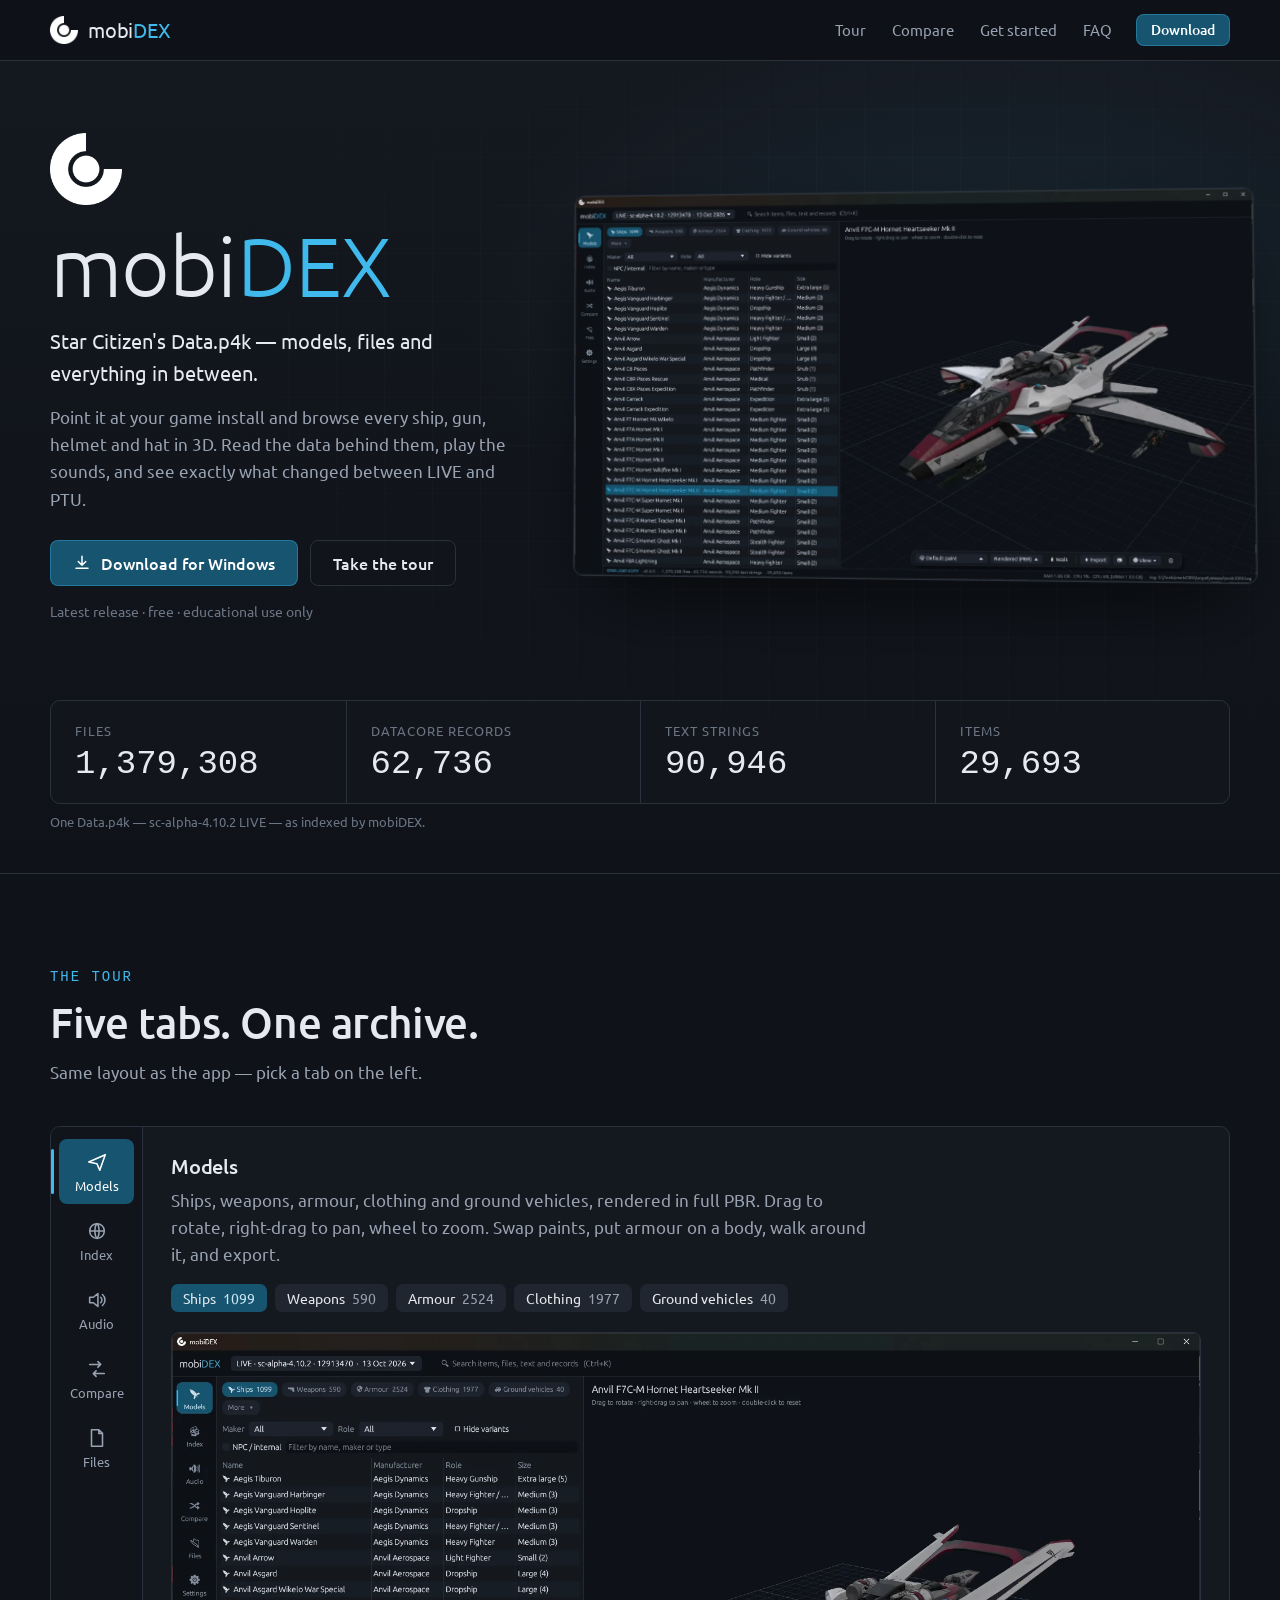
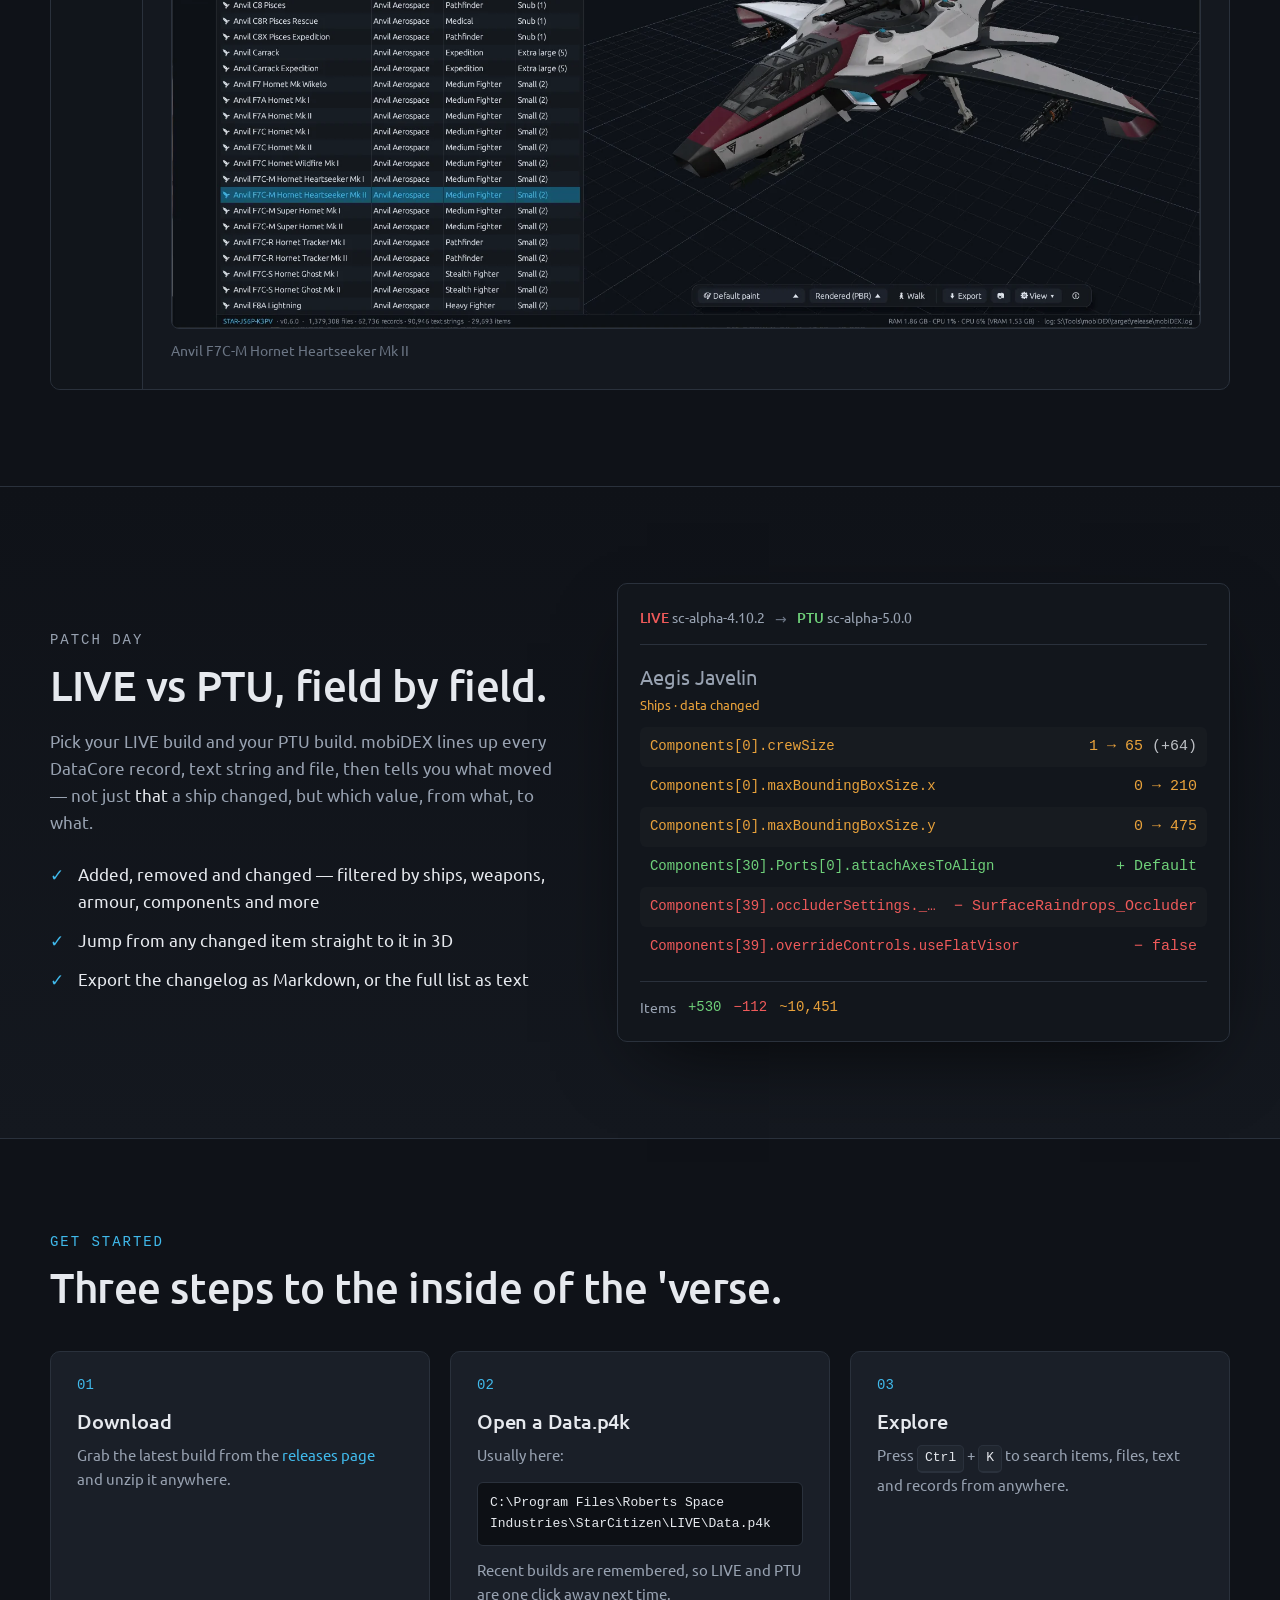
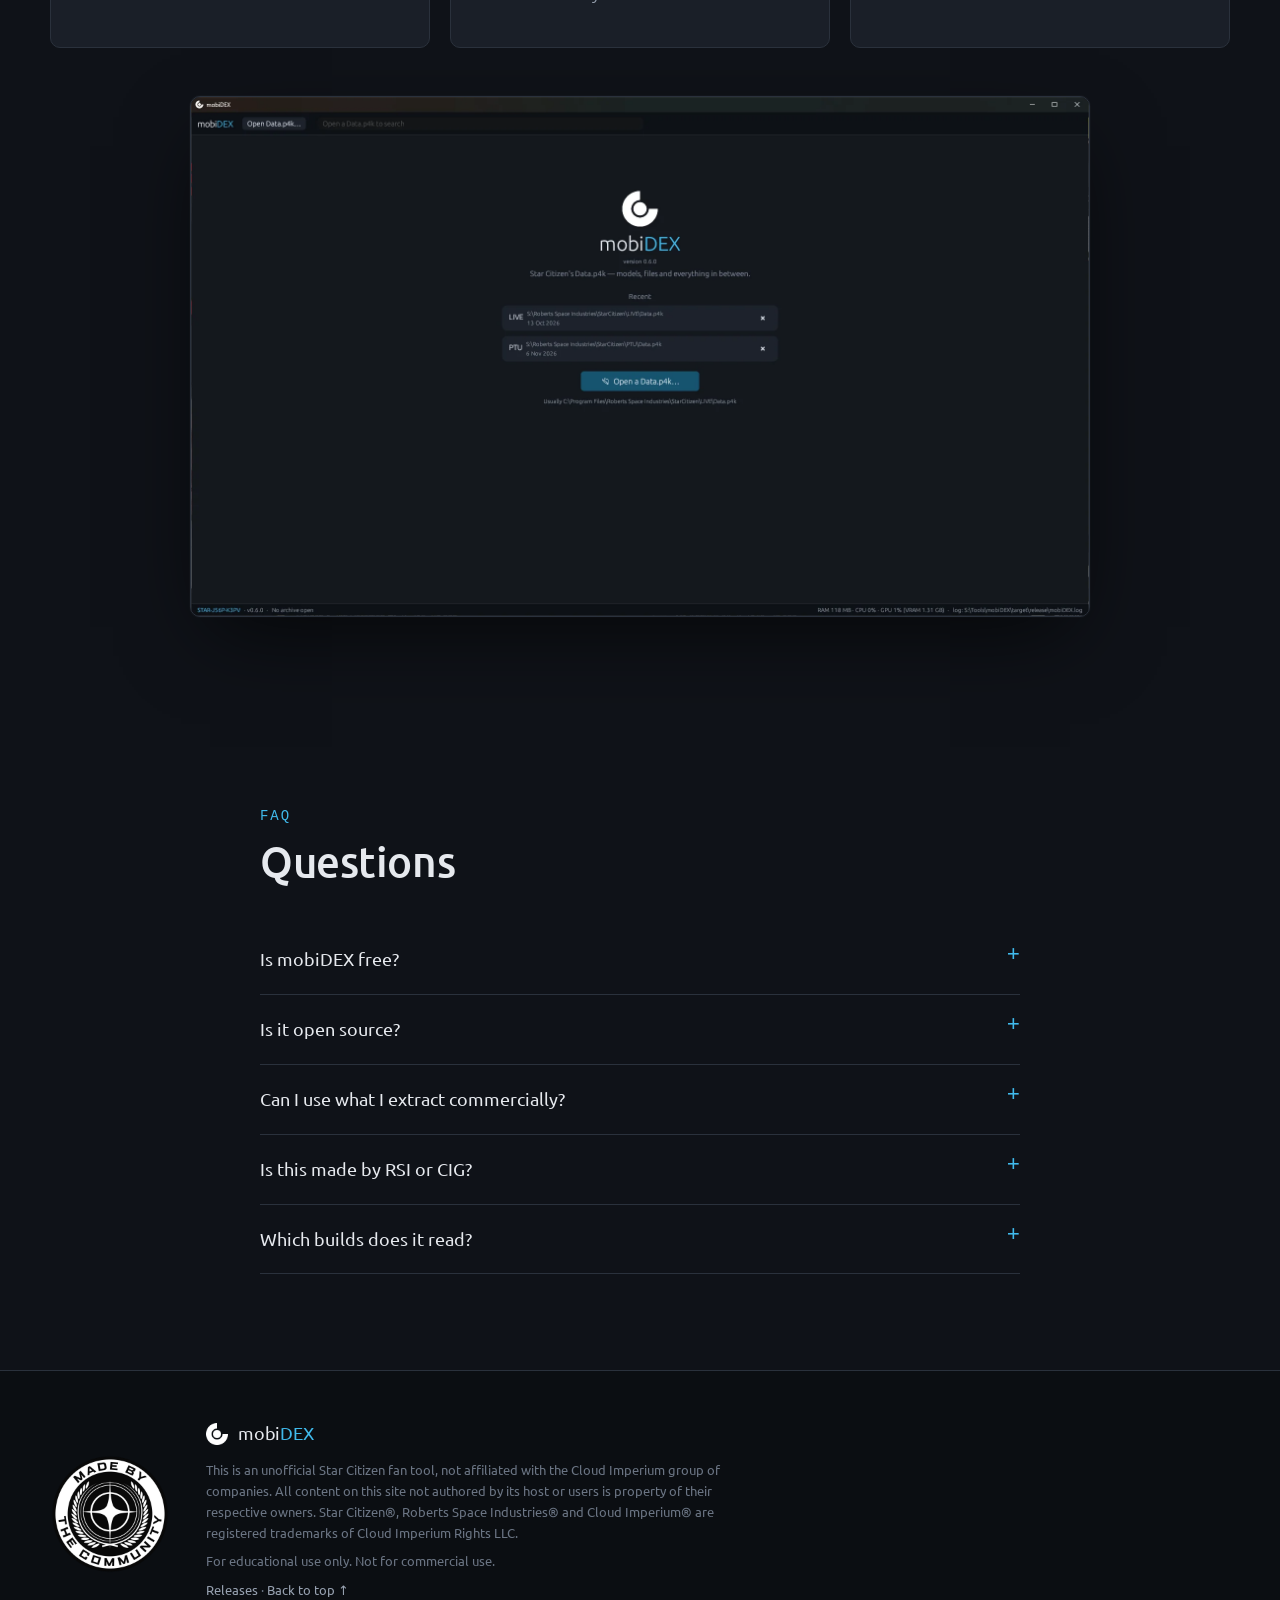
==== index.html @ 445621f2 "release" ====
<!doctype html>
<html lang="en">
<head>
  <meta charset="utf-8">
  <meta name="viewport" content="width=device-width, initial-scale=1">
  <title>mobiDEX — Star Citizen Data.p4k explorer</title>
  <meta name="description" content="mobiDEX opens Star Citizen's Data.p4k: browse ships, weapons, armour and clothing in 3D, read game data, play sounds, and compare LIVE against PTU.">
  <meta name="theme-color" content="#14181f">

  <link rel="icon" href="favicon.ico" sizes="any">
  <link rel="icon" type="image/png" sizes="32x32" href="assets/img/favicon-32.png">
  <link rel="apple-touch-icon" href="assets/img/apple-touch-icon.png">
  <link rel="manifest" href="site.webmanifest">

  <meta property="og:type" content="website">
  <meta property="og:title" content="mobiDEX — Star Citizen Data.p4k explorer">
  <meta property="og:description" content="Models, files and everything in between.">
  <meta property="og:image" content="assets/img/og-image.jpg">
  <meta name="twitter:card" content="summary_large_image">

  <link rel="preconnect" href="https://fonts.googleapis.com">
  <link rel="preconnect" href="https://fonts.gstatic.com" crossorigin>
  <link href="https://fonts.googleapis.com/css2?family=Ubuntu:wght@300;400;500;700&family=Ubuntu+Mono&display=swap" rel="stylesheet">
  <link rel="stylesheet" href="assets/css/style.css">
</head>
<body>

<header class="nav" id="top">
  <div class="wrap nav-inner">
    <a class="brand" href="#top" aria-label="mobiDEX home">
      <img src="assets/img/logo.png" alt="" width="28" height="28">
      <span class="wordmark">mobi<b>DEX</b></span>
    </a>
    <nav class="nav-links" aria-label="Sections">
      <a href="#tour">Tour</a>
      <a href="#compare">Compare</a>
      <a href="#start">Get started</a>
      <a href="#faq">FAQ</a>
    </nav>
    <a class="btn btn-sm" data-download href="https://github.com/CitizenRen/mobiDEX/releases/latest">Download</a>
  </div>
</header>

<main>
  <!-- HERO -->
  <section class="hero">
    <div class="wrap hero-grid">
      <div class="hero-copy">
        <img class="hero-logo" src="assets/img/logo.png" alt="" width="72" height="72">
        <h1 class="wordmark big">mobi<b>DEX</b></h1>
        <p class="tagline">Star Citizen's Data.p4k — models, files and everything in between.</p>
        <p class="lede">Point it at your game install and browse every ship, gun, helmet and hat in 3D. Read the data behind them, play the sounds, and see exactly what changed between LIVE and PTU.</p>
        <div class="cta-row">
          <a class="btn" data-download href="https://github.com/CitizenRen/mobiDEX/releases/latest">
            <svg viewBox="0 0 24 24" aria-hidden="true"><path d="M12 3v12m0 0-5-5m5 5 5-5M4 19h16" /></svg>
            Download for Windows
          </a>
          <a class="btn btn-ghost" href="#tour">Take the tour</a>
        </div>
        <p class="meta"><span data-version>Latest release</span><span data-release-date></span> · free · educational use only</p>
      </div>

      <figure class="window hero-shot">
        <img src="assets/img/shots/models-ships.webp" alt="mobiDEX Models tab showing the Anvil F7C-M Hornet Heartseeker Mk II rendered in 3D next to the ship list" width="1822" height="1054" fetchpriority="high">
      </figure>
    </div>

    <div class="wrap">
      <dl class="stats" aria-label="What one build of Star Citizen 4.10.2 LIVE contains, as read by mobiDEX">
        <div><dt>files</dt><dd>1,379,308</dd></div>
        <div><dt>DataCore records</dt><dd>62,736</dd></div>
        <div><dt>text strings</dt><dd>90,946</dd></div>
        <div><dt>items</dt><dd>29,693</dd></div>
      </dl>
      <p class="stats-note">One Data.p4k — sc-alpha-4.10.2 LIVE — as indexed by mobiDEX.</p>
    </div>
  </section>

  <!-- TOUR -->
  <section class="tour" id="tour">
    <div class="wrap">
      <header class="sec-head">
        <p class="kicker">The tour</p>
        <h2>Five tabs. One archive.</h2>
        <p>Same layout as the app — pick a tab on the left.</p>
      </header>

      <div class="app" data-tour>
        <div class="app-side" role="tablist" aria-label="mobiDEX tabs" aria-orientation="vertical">
          <button role="tab" aria-selected="true" data-tab="models" id="tab-models">
            <svg viewBox="0 0 24 24" aria-hidden="true"><path d="M3 12 21 4l-6 17-3-7-9-2Z"/></svg>Models</button>
          <button role="tab" aria-selected="false" data-tab="index" id="tab-index">
            <svg viewBox="0 0 24 24" aria-hidden="true"><circle cx="12" cy="12" r="8"/><path d="M4 12h16M12 4c3 3 3 13 0 16M12 4c-3 3-3 13 0 16"/></svg>Index</button>
          <button role="tab" aria-selected="false" data-tab="audio" id="tab-audio">
            <svg viewBox="0 0 24 24" aria-hidden="true"><path d="M4 9v6h4l5 4V5L8 9H4Zm12 0a4 4 0 0 1 0 6m2-9a8 8 0 0 1 0 12"/></svg>Audio</button>
          <button role="tab" aria-selected="false" data-tab="compare" id="tab-compare">
            <svg viewBox="0 0 24 24" aria-hidden="true"><path d="M4 7h12l-3-3m3 3-3 3M20 17H8l3-3m-3 3 3 3"/></svg>Compare</button>
          <button role="tab" aria-selected="false" data-tab="files" id="tab-files">
            <svg viewBox="0 0 24 24" aria-hidden="true"><path d="M6 3h8l4 4v14H6V3Zm8 0v4h4"/></svg>Files</button>
        </div>

        <div class="app-main">
          <!-- MODELS -->
          <div class="panel" role="tabpanel" data-panel="models" aria-labelledby="tab-models">
            <div class="panel-copy">
              <h3>Models</h3>
              <p>Ships, weapons, armour, clothing and ground vehicles, rendered in full PBR. Drag to rotate, right-drag to pan, wheel to zoom. Swap paints, put armour on a body, walk around it, and export.</p>
            </div>
            <div class="chips" role="group" aria-label="Model category">
              <button class="chip is-on" data-shot="models-ships" data-cap="Anvil F7C-M Hornet Heartseeker Mk II">Ships <span>1099</span></button>
              <button class="chip" data-shot="models-weapons" data-cap="Klaus &amp; Werner Arclight Pistol">Weapons <span>590</span></button>
              <button class="chip" data-shot="models-armour" data-cap="Arden-SL Helmet Archangel, on body">Armour <span>2524</span></button>
              <button class="chip" data-shot="models-clothing" data-cap="Jacopo Tophat, on body">Clothing <span>1977</span></button>
              <button class="chip" data-shot="models-vehicles" data-cap="Greycat UTV">Ground vehicles <span>40</span></button>
            </div>
          </div>

          <!-- INDEX -->
          <div class="panel" role="tabpanel" data-panel="index" aria-labelledby="tab-index" hidden>
            <div class="panel-copy">
              <h3>Index</h3>
              <p>The game data, formatted for people. Stats, descriptions, where to buy, paints and variants for ships and weapons — plus blueprints with their craft costs, and Wikelo contracts with what they ask for and what they pay out.</p>
            </div>
            <div class="chips" role="group" aria-label="Index category">
              <button class="chip is-on" data-shot="index-ships" data-cap="Aegis Idris-M — frigate stats, cargo, paints">Ships &amp; vehicles</button>
              <button class="chip" data-shot="index-weapons" data-cap="Hedeby Gunworks Arlington Rifle">Weapons</button>
              <button class="chip" data-shot="index-blueprints" data-cap="Calico Helmet Tactical blueprint">Blueprints</button>
              <button class="chip" data-shot="index-wikelo" data-cap="Wikelo contract: Pulse Plus">Wikelo</button>
            </div>
          </div>

          <!-- AUDIO -->
          <div class="panel" role="tabpanel" data-panel="audio" aria-labelledby="tab-audio" hidden>
            <div class="panel-copy">
              <h3>Audio</h3>
              <p>Every sound event, searchable — music, ambience, weapons, voice. Play it with the waveform in front of you, then save it out as MP3.</p>
            </div>
            <div class="chips" hidden><button class="chip is-on" data-shot="audio" data-cap="Fleet Week music on the Drake hall, with waveform">Audio</button></div>
          </div>

          <!-- COMPARE -->
          <div class="panel" role="tabpanel" data-panel="compare" aria-labelledby="tab-compare" hidden>
            <div class="panel-copy">
              <h3>Compare</h3>
              <p>Open a second Data.p4k and get a full diff: items added, removed and changed, by category, down to the field. Export the changelog as Markdown.</p>
            </div>
            <div class="chips" hidden><button class="chip is-on" data-shot="compare" data-cap="LIVE 4.10.2 vs PTU 5.0.0 — Aegis Javelin field diff">Compare</button></div>
          </div>

          <!-- FILES -->
          <div class="panel" role="tabpanel" data-panel="files" aria-labelledby="tab-files" hidden>
            <div class="panel-copy">
              <h3>Files</h3>
              <p>The raw archive as a folder tree. Preview a file, or extract a whole folder — with XML and PNG conversion as you go.</p>
            </div>
            <div class="chips" hidden><button class="chip is-on" data-shot="files" data-cap="Data folder tree">Files</button></div>
          </div>

          <figure class="stage">
            <button class="stage-btn" type="button" aria-label="Open screenshot full size">
              <img data-stage src="assets/img/shots/models-ships.webp" alt="Anvil F7C-M Hornet Heartseeker Mk II" width="1822" height="1054" loading="lazy">
            </button>
            <figcaption data-stage-cap>Anvil F7C-M Hornet Heartseeker Mk II</figcaption>
          </figure>
        </div>
      </div>
    </div>
  </section>

  <!-- COMPARE FEATURE -->
  <section class="compare" id="compare">
    <div class="wrap compare-grid">
      <div>
        <p class="kicker">Patch day</p>
        <h2>LIVE vs PTU, field by field.</h2>
        <p>Pick your LIVE build and your PTU build. mobiDEX lines up every DataCore record, text string and file, then tells you what moved — not just <em>that</em> a ship changed, but which value, from what, to what.</p>
        <ul class="ticks">
          <li>Added, removed and changed — filtered by ships, weapons, armour, components and more</li>
          <li>Jump from any changed item straight to it in 3D</li>
          <li>Export the changelog as Markdown, or the full list as text</li>
        </ul>
      </div>

      <div class="diff" role="img" aria-label="Example diff for the Aegis Javelin between LIVE 4.10.2 and PTU 5.0.0">
        <div class="diff-head">
          <span><b class="live">LIVE</b> sc-alpha-4.10.2</span>
          <span class="arrow">→</span>
          <span><b class="ptu">PTU</b> sc-alpha-5.0.0</span>
        </div>
        <p class="diff-title">Aegis Javelin <small>Ships · data changed</small></p>
        <ol>
          <li class="chg"><code>Components[0].crewSize</code><span>1 → 65 <em>(+64)</em></span></li>
          <li class="chg"><code>Components[0].maxBoundingBoxSize.x</code><span>0 → 210</span></li>
          <li class="chg"><code>Components[0].maxBoundingBoxSize.y</code><span>0 → 475</span></li>
          <li class="add"><code>Components[30].Ports[0].attachAxesToAlign</code><span>+ Default</span></li>
          <li class="del"><code>Components[39].occluderSettings._Type_</code><span>− SurfaceRaindrops_Occluder</span></li>
          <li class="del"><code>Components[39].overrideControls.useFlatVisor</code><span>− false</span></li>
        </ol>
        <div class="diff-foot">Items <b class="add">+530</b> <b class="del">−112</b> <b class="chg">~10,451</b></div>
      </div>
    </div>
  </section>

  <!-- GET STARTED -->
  <section class="start" id="start">
    <div class="wrap">
      <header class="sec-head">
        <p class="kicker">Get started</p>
        <h2>Three steps to the inside of the 'verse.</h2>
      </header>
      <ol class="steps">
        <li>
          <span class="n">01</span>
          <h3>Download</h3>
          <p>Grab the latest build from the <a data-download href="https://github.com/CitizenRen/mobiDEX/releases/latest">releases page</a> and unzip it anywhere.</p>
        </li>
        <li>
          <span class="n">02</span>
          <h3>Open a Data.p4k</h3>
          <p>Usually here:</p>
          <code class="path">C:\Program Files\Roberts Space Industries\StarCitizen\LIVE\Data.p4k</code>
          <p>Recent builds are remembered, so LIVE and PTU are one click away next time.</p>
        </li>
        <li>
          <span class="n">03</span>
          <h3>Explore</h3>
          <p>Press <kbd>Ctrl</kbd> + <kbd>K</kbd> to search items, files, text and records from anywhere.</p>
        </li>
      </ol>
      <figure class="window start-shot">
        <img src="assets/img/shots/start.webp" alt="mobiDEX start screen with recent LIVE and PTU Data.p4k files and an Open a Data.p4k button" width="1822" height="1054" loading="lazy">
      </figure>
    </div>
  </section>

  <!-- FAQ -->
  <section class="faq" id="faq">
    <div class="wrap narrow">
      <header class="sec-head">
        <p class="kicker">FAQ</p>
        <h2>Questions</h2>
      </header>
      <details>
        <summary>Is mobiDEX free?</summary>
        <p>Yes. Download it from the GitHub releases page.</p>
      </details>
      <details>
        <summary>Is it open source?</summary>
        <p>No. The source isn't public — GitHub is used to publish releases.</p>
        <p>However, the source code will be made public at a later date, once mobiDEX is in a place i am happy with.</p>
      </details>
      <details>
        <summary>Can I use what I extract commercially?</summary>
        <p>No. mobiDEX is for educational use only. Game assets belong to Cloud Imperium Games; follow their fan content guidelines.</p>
      </details>
      <details>
        <summary>Is this made by RSI or CIG?</summary>
        <p>No. mobiDEX is an unofficial community tool and isn't affiliated with or endorsed by Roberts Space Industries or Cloud Imperium Games.</p>
      </details>
      <details>
        <summary>Which builds does it read?</summary>
        <p>Any Data.p4k you point it at — LIVE, PTU, or an older copy you've kept for comparing.</p>
      </details>
    </div>
  </section>
</main>

<footer class="footer">
  <div class="wrap footer-grid">
    <div class="mbtc">
      <img src="assets/img/made-by-the-community.png" alt="Made by the Community" width="120" height="120">
    </div>
    <div class="footer-copy">
      <a class="brand" href="#top"><img src="assets/img/logo.png" alt="" width="22" height="22"><span class="wordmark">mobi<b>DEX</b></span></a>
      <p>This is an unofficial Star Citizen fan tool, not affiliated with the Cloud Imperium group of companies. All content on this site not authored by its host or users is property of their respective owners. Star Citizen®, Roberts Space Industries® and Cloud Imperium® are registered trademarks of Cloud Imperium Rights LLC.</p>
      <p>For educational use only. Not for commercial use.</p>
      <p class="small"><a data-download href="https://github.com/CitizenRen/mobiDEX/releases/latest">Releases</a> · <a href="#top">Back to top ↑</a></p>
    </div>
  </div>
</footer>

<dialog class="lightbox" data-lightbox>
  <form method="dialog"><button class="lb-close" aria-label="Close">×</button></form>
  <img alt="" data-lightbox-img>
</dialog>

<script src="assets/js/main.js" defer></script>
</body>
</html>
---- assets/css/style.css ----
/* mobiDEX site — colours sampled from the app */
:root {
  --bg: #0f1218;
  --bg-2: #14181f;
  --panel: #1a1f28;
  --panel-2: #20262f;
  --line: #2a313c;
  --text: #e6e9ee;
  --muted: #98a2b1;
  --dim: #6b7584;
  --accent: #40baec;
  --accent-deep: #165470;
  --accent-soft: rgba(64, 186, 236, .12);
  --add: #6fd17a;
  --del: #ef5a5a;
  --chg: #e9a23b;
  --radius: 10px;
  --wrap: 1180px;
  --font: "Ubuntu", system-ui, -apple-system, "Segoe UI", sans-serif;
  --mono: "Ubuntu Mono", ui-monospace, Consolas, monospace;
  color-scheme: dark;
}

*, *::before, *::after { box-sizing: border-box; }
html { scroll-behavior: smooth; scroll-padding-top: 72px; }
body {
  margin: 0;
  background: var(--bg);
  color: var(--text);
  font: 400 17px/1.6 var(--font);
  -webkit-font-smoothing: antialiased;
  overflow-x: hidden;
}
img { max-width: 100%; height: auto; display: block; }
a { color: var(--accent); text-decoration: none; }
a:hover { text-decoration: underline; }
h1, h2, h3 { line-height: 1.15; margin: 0; font-weight: 500; letter-spacing: -.01em; }
h2 { font-size: clamp(28px, 4vw, 42px); }
h3 { font-size: 20px; }
p { margin: 0 0 1em; }
code, kbd { font-family: var(--mono); }
:focus-visible { outline: 2px solid var(--accent); outline-offset: 2px; border-radius: 4px; }

.wrap { width: min(var(--wrap), 100% - 32px); margin-inline: auto; }
.narrow { max-width: 760px; }

.wordmark { font-weight: 400; letter-spacing: -.01em; }
.wordmark b { font-weight: 400; color: var(--accent); }

/* Buttons */
.btn {
  display: inline-flex; align-items: center; gap: 10px;
  padding: 13px 22px;
  background: var(--accent-deep);
  color: #fff;
  border: 1px solid rgba(64,186,236,.35);
  border-radius: 8px;
  font: 500 16px/1 var(--font);
  transition: background .15s, transform .15s, border-color .15s;
}
.btn:hover { background: #1b6a8d; text-decoration: none; border-color: var(--accent); }
.btn:active { transform: translateY(1px); }
.btn svg { width: 18px; height: 18px; fill: none; stroke: currentColor; stroke-width: 2; stroke-linecap: round; stroke-linejoin: round; }
.btn-ghost { background: transparent; border-color: var(--line); color: var(--text); }
.btn-ghost:hover { background: var(--panel); border-color: var(--muted); }
.btn-sm { padding: 8px 14px; font-size: 14px; }

/* Nav */
.nav {
  position: sticky; top: 0; z-index: 20;
  background: rgba(15, 18, 24, .82);
  backdrop-filter: blur(12px);
  border-bottom: 1px solid var(--line);
}
.nav-inner { display: flex; align-items: center; gap: 24px; height: 60px; }
.brand { display: inline-flex; align-items: center; gap: 10px; color: var(--text); font-size: 20px; }
.brand:hover { text-decoration: none; }
.nav-links { display: flex; gap: 26px; margin-left: auto; font-size: 15px; }
.nav-links a { color: var(--muted); }
.nav-links a:hover { color: var(--text); text-decoration: none; }

/* Hero */
.hero {
  position: relative;
  padding: 72px 0 40px;
  background:
    radial-gradient(900px 500px at 78% 30%, rgba(64,186,236,.10), transparent 60%),
    linear-gradient(var(--bg-2), var(--bg));
  border-bottom: 1px solid var(--line);
}
.hero::before { /* faint viewport grid, like the model viewer floor */
  content: ""; position: absolute; inset: 0; pointer-events: none;
  background-image:
    linear-gradient(rgba(255,255,255,.025) 1px, transparent 1px),
    linear-gradient(90deg, rgba(255,255,255,.025) 1px, transparent 1px);
  background-size: 48px 48px;
  mask-image: radial-gradient(ellipse at 70% 40%, #000 20%, transparent 70%);
}
.hero-grid { position: relative; display: grid; grid-template-columns: minmax(0, 5fr) minmax(0, 7fr); gap: 56px; align-items: center; }
.hero-logo { width: 72px; height: 72px; margin-bottom: 18px; }
.wordmark.big { font-size: clamp(52px, 7vw, 84px); font-weight: 300; line-height: 1; }
.wordmark.big b { font-weight: 300; }
.tagline { font-size: 20px; color: var(--text); margin: 18px 0 14px; }
.lede { color: var(--muted); max-width: 46ch; }
.cta-row { display: flex; flex-wrap: wrap; gap: 12px; margin: 28px 0 14px; }
.meta { color: var(--dim); font-size: 14px; }

.window {
  margin: 0;
  background: var(--bg-2);
  border: 1px solid var(--line);
  border-radius: var(--radius);
  overflow: hidden;
  box-shadow: 0 30px 80px -20px rgba(0,0,0,.7), 0 0 0 1px rgba(255,255,255,.02);
}
.hero-shot { transform: perspective(1600px) rotateY(-6deg) rotateX(2deg); transform-origin: left center; }

.stats {
  display: grid; grid-template-columns: repeat(4, 1fr);
  margin: 64px 0 8px; padding: 0;
  border: 1px solid var(--line); border-radius: var(--radius);
  background: rgba(20,24,31,.6);
}
.stats div { padding: 20px 24px; border-left: 1px solid var(--line); }
.stats div:first-child { border-left: 0; }
.stats dd { margin: 0; font: 400 clamp(24px, 3vw, 34px)/1.1 var(--mono); color: var(--text); }
.stats dt { order: 2; color: var(--dim); font-size: 13px; text-transform: uppercase; letter-spacing: .08em; }
.stats div { display: flex; flex-direction: column-reverse; gap: 4px; }
.stats-note { color: var(--dim); font-size: 13px; margin: 0; }

/* Section heads */
section { padding: 96px 0; }
.sec-head { margin-bottom: 40px; }
.sec-head p:last-child:not(.kicker) { color: var(--muted); margin: 12px 0 0; }
.kicker { color: var(--accent); font: 400 14px/1 var(--mono); text-transform: uppercase; letter-spacing: .14em; margin-bottom: 14px; }

/* Tour — mimics the app frame */
.app {
  display: grid; grid-template-columns: 92px minmax(0, 1fr);
  background: var(--bg-2);
  border: 1px solid var(--line); border-radius: var(--radius);
  overflow: hidden;
}
.app-side { display: flex; flex-direction: column; gap: 4px; padding: 12px 8px; background: #11151b; border-right: 1px solid var(--line); }
.app-side button {
  display: flex; flex-direction: column; align-items: center; gap: 6px;
  padding: 12px 4px; border: 0; border-radius: 8px;
  background: none; color: var(--muted); font: 400 13px/1 var(--font); cursor: pointer;
  position: relative;
}
.app-side button svg { width: 22px; height: 22px; fill: none; stroke: currentColor; stroke-width: 1.7; stroke-linejoin: round; stroke-linecap: round; }
.app-side button:hover { color: var(--text); background: var(--panel); }
.app-side button[aria-selected="true"] { background: var(--accent-deep); color: #fff; }
.app-side button[aria-selected="true"]::before { content: ""; position: absolute; left: -8px; top: 10px; bottom: 10px; width: 3px; border-radius: 2px; background: var(--accent); }

.app-main { padding: 28px; min-width: 0; }
.panel-copy { max-width: 70ch; }
.panel-copy h3 { margin-bottom: 8px; }
.panel-copy p { color: var(--muted); }
.chips { display: flex; flex-wrap: wrap; gap: 8px; margin: 4px 0 20px; }
.chip {
  padding: 7px 12px; border-radius: 7px;
  border: 0; background: var(--panel-2); color: var(--text);
  font: 400 14px/1 var(--font); cursor: pointer;
}
.chip span { color: var(--muted); margin-left: 4px; }
.chip:hover { background: #2a313c; }
.chip.is-on { background: var(--accent-deep); }
.chip.is-on span { color: #cde9f5; }

.stage { margin: 0; }
.stage-btn { display: block; width: 100%; padding: 0; border: 1px solid var(--line); border-radius: 8px; overflow: hidden; background: #0d1015; cursor: zoom-in; }
.stage img { width: 100%; height: auto; aspect-ratio: 1822 / 1054; transition: opacity .2s; }
.stage img.is-loading { opacity: .35; }
.stage figcaption { color: var(--dim); font-size: 14px; margin-top: 10px; }

/* Compare */
.compare { background: linear-gradient(var(--bg), var(--bg-2)); border-block: 1px solid var(--line); }
.compare-grid { display: grid; grid-template-columns: minmax(0, 5fr) minmax(0, 6fr); gap: 56px; align-items: center; }
.compare-grid > * { min-width: 0; }
.compare h2 { margin-bottom: 18px; }
.compare p { color: var(--muted); }
.compare em { color: var(--text); font-style: normal; }
.ticks { list-style: none; padding: 0; margin: 24px 0 0; display: grid; gap: 12px; }
.ticks li { padding-left: 28px; position: relative; }
.ticks li::before { content: "✓"; position: absolute; left: 0; color: var(--accent); }

.diff { background: #12161c; border: 1px solid var(--line); border-radius: var(--radius); padding: 22px; font-size: 15px; box-shadow: 0 30px 80px -30px rgba(0,0,0,.8); }
.diff-head { display: flex; flex-wrap: wrap; gap: 10px; align-items: center; color: var(--muted); font-size: 14px; padding-bottom: 14px; border-bottom: 1px solid var(--line); }
.diff-head .arrow { color: var(--dim); }
.live { color: var(--del); font-weight: 500; }
.ptu { color: var(--add); font-weight: 500; }
.diff-title { font-size: 20px; margin: 16px 0 12px; }
.diff-title small { display: block; color: var(--chg); font-size: 13px; margin-top: 2px; }
.diff ol { list-style: none; padding: 0; margin: 0; }
.diff li { display: flex; justify-content: space-between; gap: 16px; padding: 8px 10px; border-radius: 6px; }
.diff li:nth-child(odd) { background: rgba(255,255,255,.02); }
.diff code { font-size: 14px; overflow: hidden; text-overflow: ellipsis; white-space: nowrap; min-width: 0; }
.diff li span { white-space: nowrap; font-family: var(--mono); }
.diff li em { font-style: normal; opacity: .8; }
.diff .chg code, .diff .chg span, b.chg { color: var(--chg); }
.diff .add code, .diff .add span, b.add { color: var(--add); }
.diff .del code, .diff .del span, b.del { color: var(--del); }
.diff-foot { margin-top: 14px; padding-top: 14px; border-top: 1px solid var(--line); color: var(--muted); font-size: 14px; display: flex; gap: 12px; }
.diff-foot b { font-weight: 500; font-family: var(--mono); }

/* Get started */
.steps { list-style: none; padding: 0; margin: 0 0 48px; display: grid; grid-template-columns: repeat(3, 1fr); gap: 20px; }
.steps li { background: var(--panel); border: 1px solid var(--line); border-radius: var(--radius); padding: 26px; min-width: 0; }
.steps .n { font: 400 14px/1 var(--mono); color: var(--accent); display: block; margin-bottom: 18px; }
.steps h3 { margin-bottom: 10px; }
.steps p { color: var(--muted); font-size: 15px; }
.path { display: block; font-size: 13px; padding: 10px 12px; margin: 0 0 12px; background: #0d1015; border: 1px solid var(--line); border-radius: 6px; color: var(--text); overflow-wrap: anywhere; }
kbd { display: inline-block; padding: 2px 7px; border: 1px solid var(--line); border-bottom-width: 2px; border-radius: 5px; background: var(--panel-2); color: var(--text); font-size: 13px; }
.start-shot { max-width: 900px; margin-inline: auto; }

/* FAQ */
.faq details { border-bottom: 1px solid var(--line); }
.faq summary { cursor: pointer; padding: 20px 0; font-size: 18px; list-style: none; display: flex; justify-content: space-between; gap: 16px; }
.faq summary::-webkit-details-marker { display: none; }
.faq summary::after { content: "+"; color: var(--accent); font-family: var(--mono); font-size: 22px; line-height: 1; }
.faq details[open] summary::after { content: "−"; }
.faq details p { color: var(--muted); margin: -6px 0 20px; max-width: 64ch; }

/* Footer */
.footer { border-top: 1px solid var(--line); background: #0b0e12; padding: 48px 0; }
.footer-grid { display: grid; grid-template-columns: auto 1fr; gap: 36px; align-items: center; }
.mbtc img { width: 120px; height: 120px; }
.footer-copy .brand { font-size: 18px; margin-bottom: 12px; }
.footer-copy p { color: var(--dim); font-size: 13px; max-width: 80ch; margin-bottom: 8px; }
.footer-copy .small a { color: var(--muted); }

/* Lightbox */
.lightbox { padding: 0; border: 0; background: transparent; max-width: 96vw; max-height: 94vh; }
.lightbox::backdrop { background: rgba(5,7,10,.88); backdrop-filter: blur(4px); }
.lightbox img { max-width: 96vw; max-height: 94vh; width: auto; height: auto; border-radius: 8px; border: 1px solid var(--line); }
.lb-close { position: fixed; top: 14px; right: 18px; width: 40px; height: 40px; border-radius: 50%; border: 1px solid var(--line); background: var(--panel); color: var(--text); font-size: 24px; line-height: 1; cursor: pointer; }

/* Responsive */
@media (max-width: 960px) {
  .hero-grid, .compare-grid { grid-template-columns: minmax(0, 1fr); gap: 40px; }
  .hero-shot { transform: none; }
  .steps { grid-template-columns: 1fr; }
  .stats { grid-template-columns: repeat(2, 1fr); }
  .stats div:nth-child(3) { border-left: 0; }
  .stats div:nth-child(n+3) { border-top: 1px solid var(--line); }
}
@media (max-width: 720px) {
  section { padding: 64px 0; }
  .hero { padding-top: 48px; }
  .nav-links { display: none; }
  .nav-inner .btn { margin-left: auto; }
  .app { grid-template-columns: 1fr; }
  .app-side { flex-direction: row; overflow-x: auto; border-right: 0; border-bottom: 1px solid var(--line); }
  .app-side button { flex: 1 0 64px; }
  .app-side button[aria-selected="true"]::before { display: none; }
  .app-main { padding: 18px; }
  .footer-grid { grid-template-columns: 1fr; justify-items: start; }
  .diff li { flex-direction: column; gap: 2px; }
  .diff code { white-space: normal; overflow-wrap: anywhere; }
  .diff li span { white-space: normal; }
  .diff { padding: 16px; }
}
@media (prefers-reduced-motion: reduce) {
  html { scroll-behavior: auto; }
  * { transition: none !important; }
}
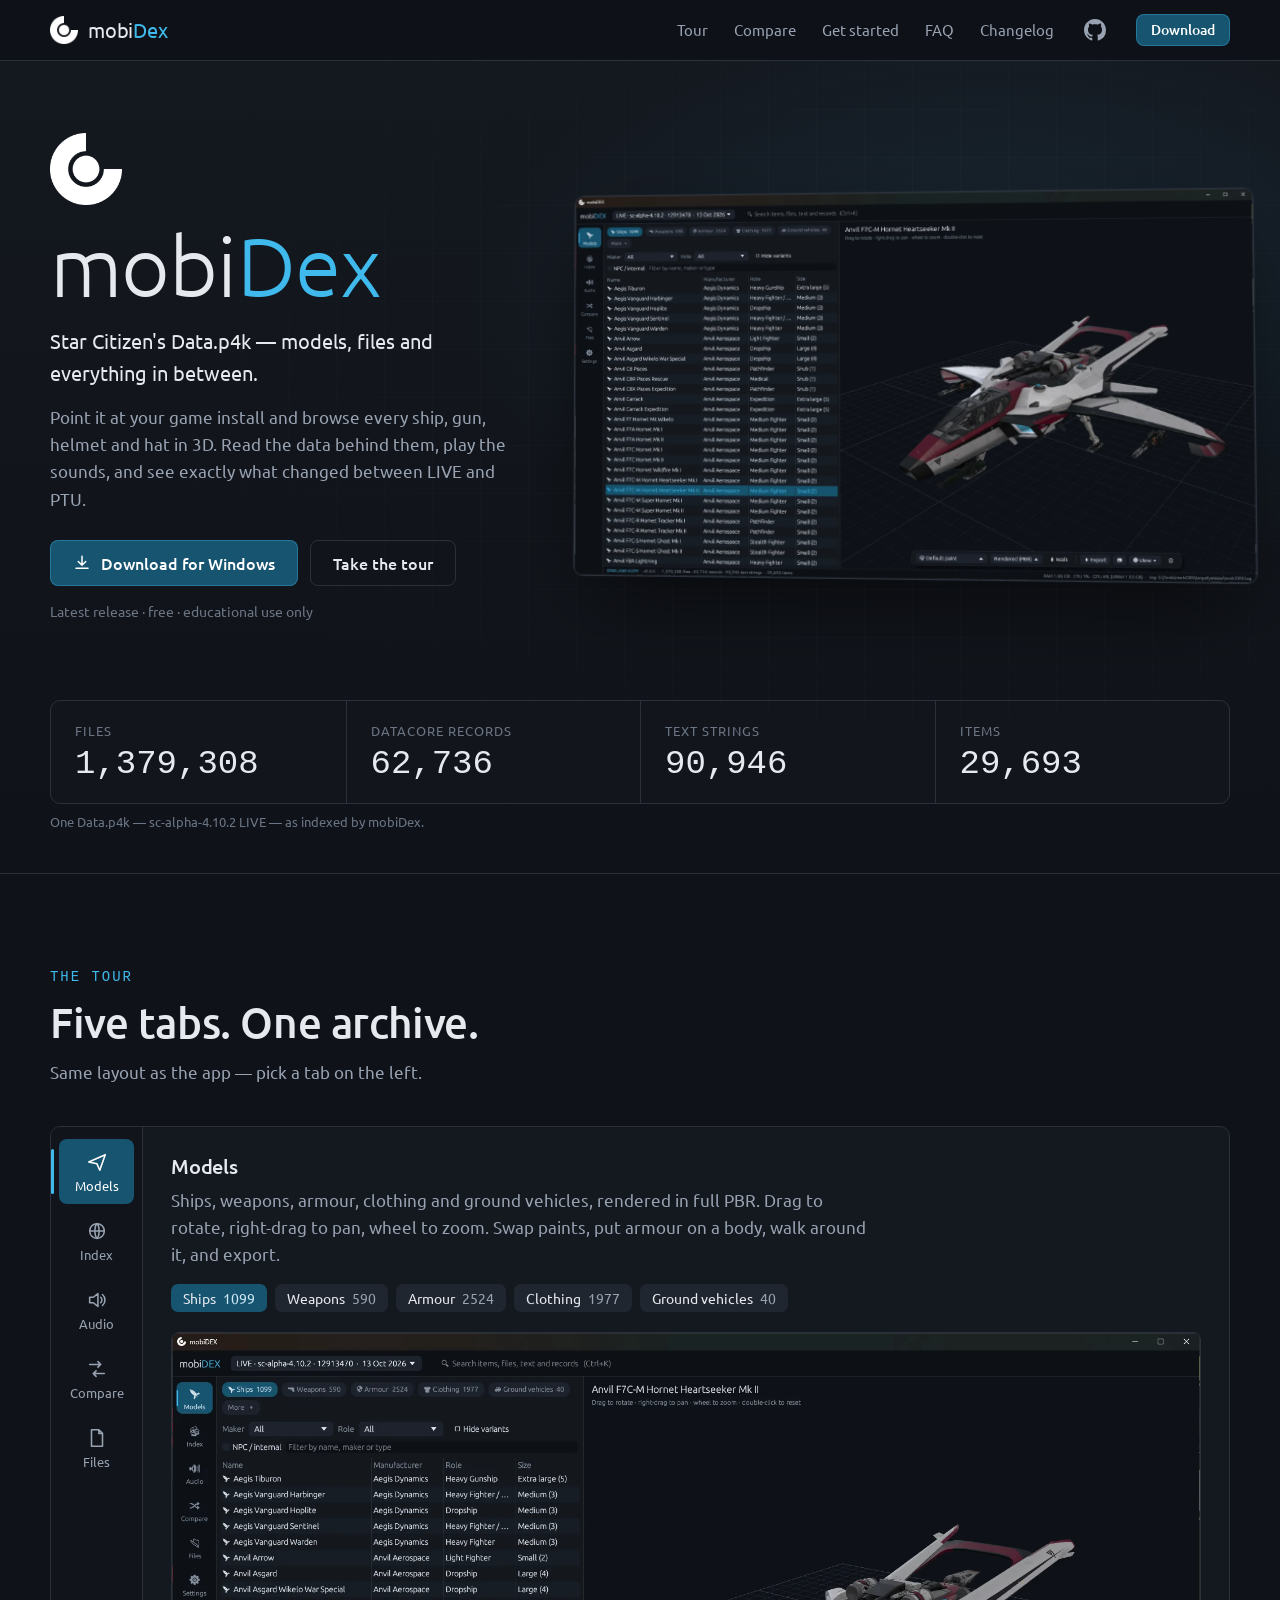
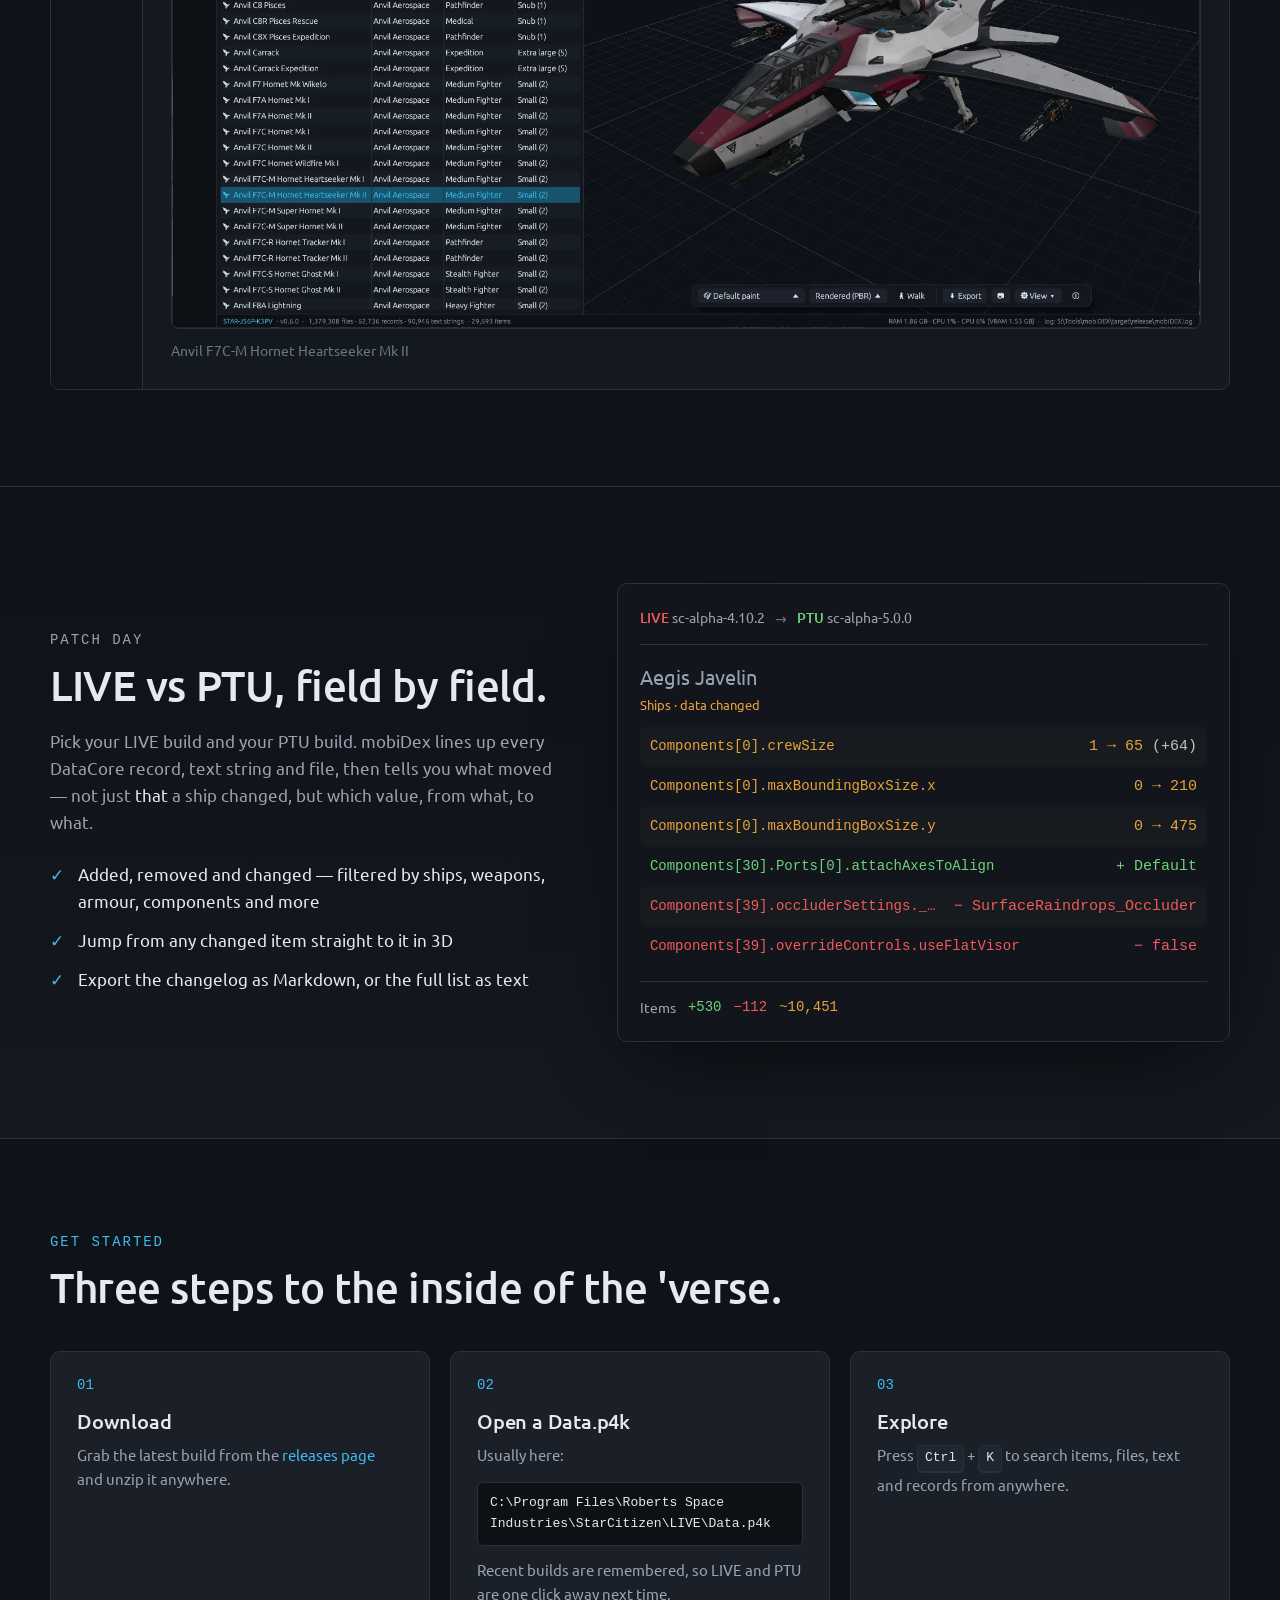
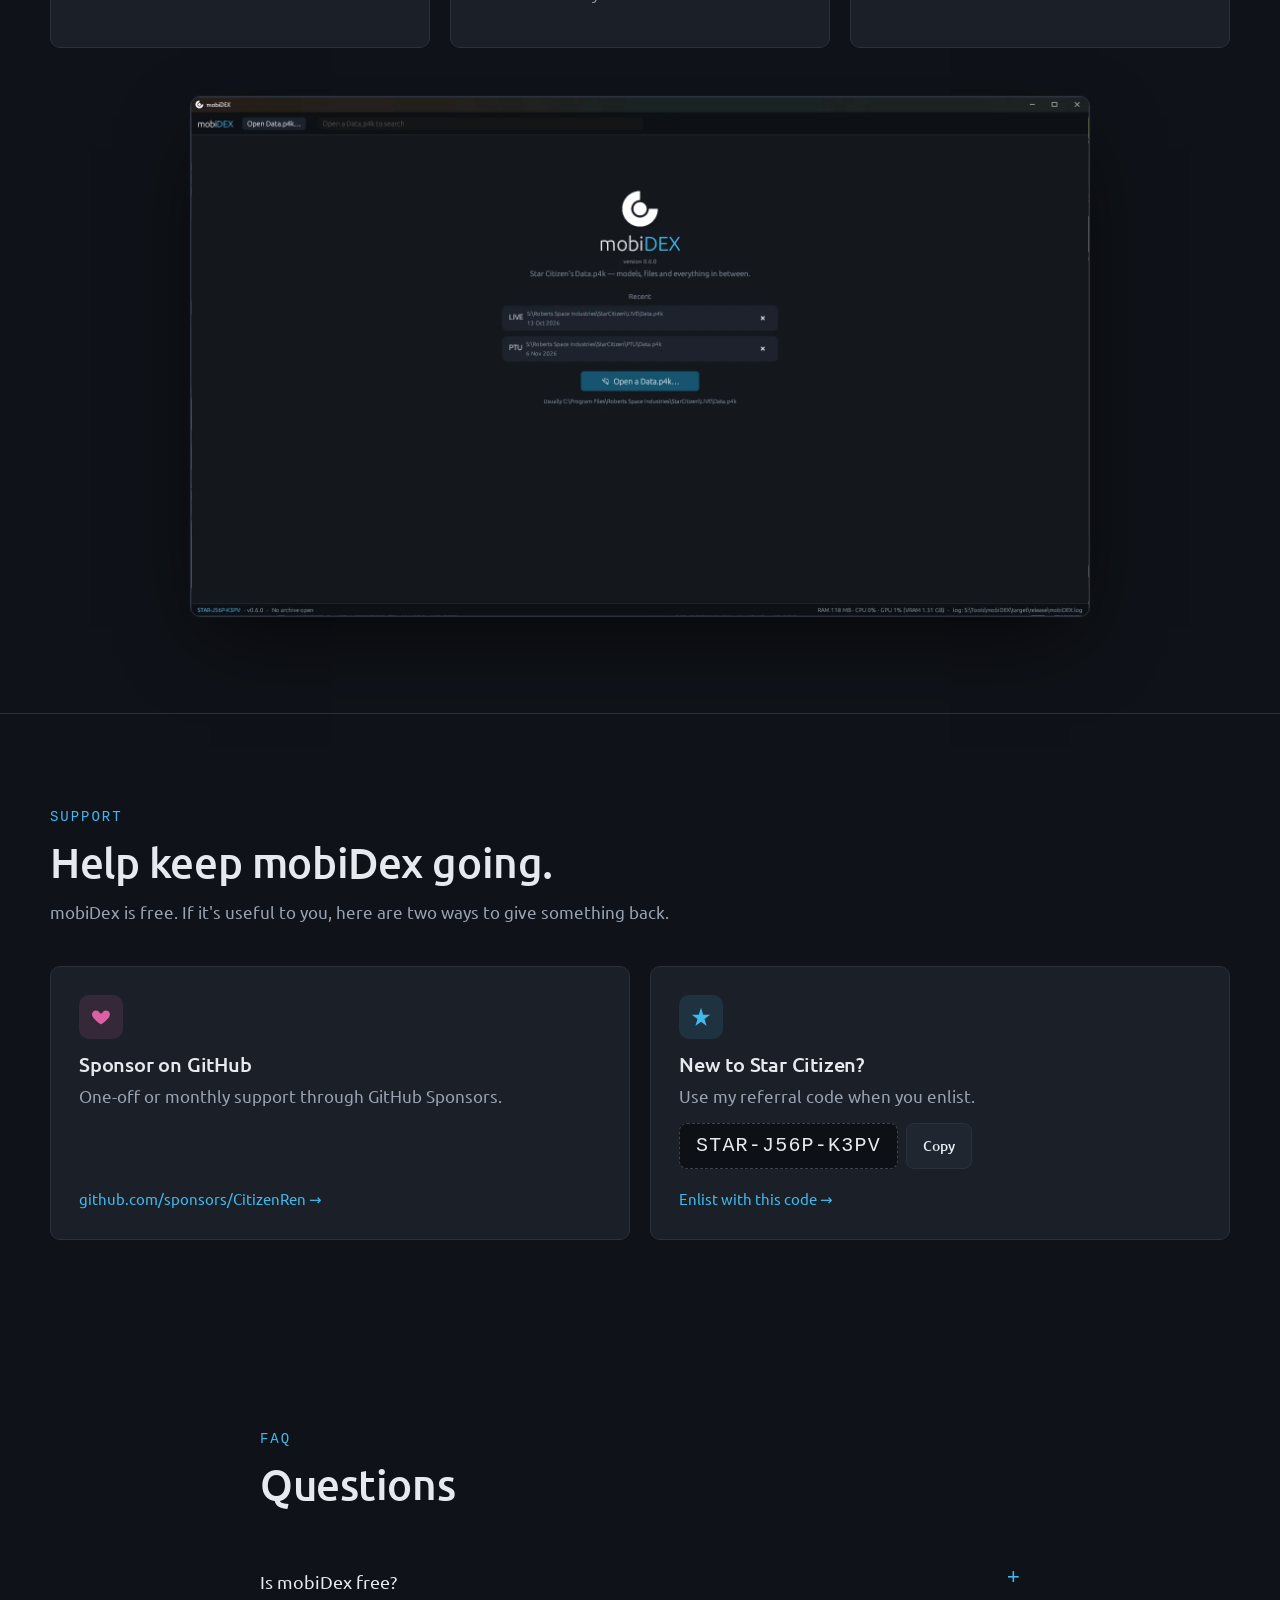
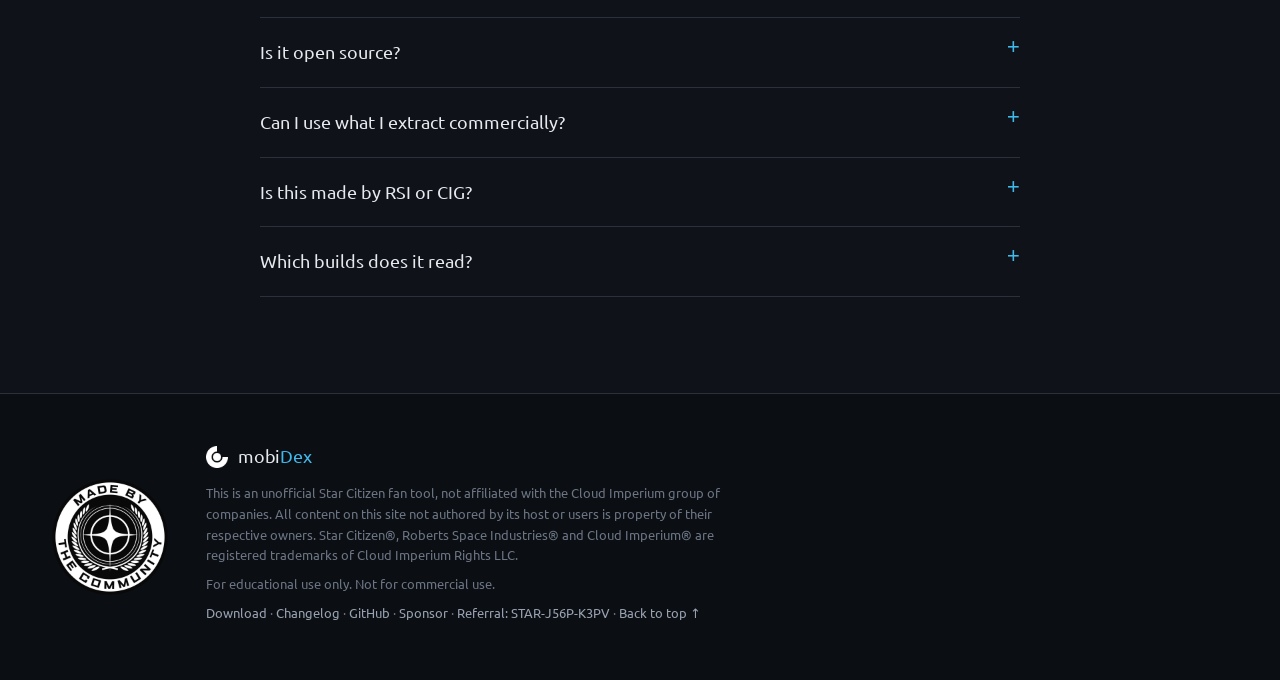
==== commit bac38c25: "1.1" ====
--- a/index.html
+++ b/index.html
@@ -3,8 +3,8 @@
 <head>
   <meta charset="utf-8">
   <meta name="viewport" content="width=device-width, initial-scale=1">
-  <title>mobiDEX — Star Citizen Data.p4k explorer</title>
-  <meta name="description" content="mobiDEX opens Star Citizen's Data.p4k: browse ships, weapons, armour and clothing in 3D, read game data, play sounds, and compare LIVE against PTU.">
+  <title>mobiDex</title>
+  <meta name="description" content="mobiDex opens Star Citizen's Data.p4k: browse ships, weapons, armour and clothing in 3D, read game data, play sounds, and compare LIVE against PTU.">
   <meta name="theme-color" content="#14181f">
 
   <link rel="icon" href="favicon.ico" sizes="any">
@@ -13,7 +13,7 @@
   <link rel="manifest" href="site.webmanifest">
 
   <meta property="og:type" content="website">
-  <meta property="og:title" content="mobiDEX — Star Citizen Data.p4k explorer">
+  <meta property="og:title" content="mobiDex — Star Citizen Data.p4k explorer">
   <meta property="og:description" content="Models, files and everything in between.">
   <meta property="og:image" content="assets/img/og-image.jpg">
   <meta name="twitter:card" content="summary_large_image">
@@ -27,16 +27,18 @@
 
 <header class="nav" id="top">
   <div class="wrap nav-inner">
-    <a class="brand" href="#top" aria-label="mobiDEX home">
+    <a class="brand" href="#top" aria-label="mobiDex home">
       <img src="assets/img/logo.png" alt="" width="28" height="28">
-      <span class="wordmark">mobi<b>DEX</b></span>
+      <span class="wordmark">mobi<b>Dex</b></span>
     </a>
     <nav class="nav-links" aria-label="Sections">
       <a href="#tour">Tour</a>
       <a href="#compare">Compare</a>
       <a href="#start">Get started</a>
       <a href="#faq">FAQ</a>
+      <a href="changelog.html">Changelog</a>
     </nav>
+    <a class="icon-link" href="https://github.com/CitizenRen/mobiDEX" target="_blank" rel="noopener" aria-label="mobiDex on GitHub" title="mobiDex on GitHub"><svg class="gh" viewBox="0 0 16 16" aria-hidden="true"><path d="M8 0C3.58 0 0 3.58 0 8c0 3.54 2.29 6.53 5.47 7.59.4.07.55-.17.55-.38 0-.19-.01-.82-.01-1.49-2.01.37-2.53-.49-2.69-.94-.09-.23-.48-.94-.82-1.13-.28-.15-.68-.52-.01-.53.63-.01 1.08.58 1.23.82.72 1.21 1.87.87 2.33.66.07-.52.28-.87.51-1.07-1.78-.2-3.64-.89-3.64-3.95 0-.87.31-1.59.82-2.15-.08-.2-.36-1.02.08-2.12 0 0 .67-.21 2.2.82.64-.18 1.32-.27 2-.27.68 0 1.36.09 2 .27 1.53-1.04 2.2-.82 2.2-.82.44 1.1.16 1.92.08 2.12.51.56.82 1.27.82 2.15 0 3.07-1.87 3.75-3.65 3.95.29.25.54.73.54 1.48 0 1.07-.01 1.93-.01 2.2 0 .21.15.46.55.38A8.013 8.013 0 0 0 16 8c0-4.42-3.58-8-8-8Z"/></svg></a>
     <a class="btn btn-sm" data-download href="https://github.com/CitizenRen/mobiDEX/releases/latest">Download</a>
   </div>
 </header>
@@ -47,7 +49,7 @@
     <div class="wrap hero-grid">
       <div class="hero-copy">
         <img class="hero-logo" src="assets/img/logo.png" alt="" width="72" height="72">
-        <h1 class="wordmark big">mobi<b>DEX</b></h1>
+        <h1 class="wordmark big">mobi<b>Dex</b></h1>
         <p class="tagline">Star Citizen's Data.p4k — models, files and everything in between.</p>
         <p class="lede">Point it at your game install and browse every ship, gun, helmet and hat in 3D. Read the data behind them, play the sounds, and see exactly what changed between LIVE and PTU.</p>
         <div class="cta-row">
@@ -61,18 +63,18 @@
       </div>
 
       <figure class="window hero-shot">
-        <img src="assets/img/shots/models-ships.webp" alt="mobiDEX Models tab showing the Anvil F7C-M Hornet Heartseeker Mk II rendered in 3D next to the ship list" width="1822" height="1054" fetchpriority="high">
+        <img src="assets/img/shots/models-ships.webp" alt="mobiDex Models tab showing the Anvil F7C-M Hornet Heartseeker Mk II rendered in 3D next to the ship list" width="1822" height="1054" fetchpriority="high">
       </figure>
     </div>
 
     <div class="wrap">
-      <dl class="stats" aria-label="What one build of Star Citizen 4.10.2 LIVE contains, as read by mobiDEX">
+      <dl class="stats" aria-label="What one build of Star Citizen 4.10.2 LIVE contains, as read by mobiDex">
         <div><dt>files</dt><dd>1,379,308</dd></div>
         <div><dt>DataCore records</dt><dd>62,736</dd></div>
         <div><dt>text strings</dt><dd>90,946</dd></div>
         <div><dt>items</dt><dd>29,693</dd></div>
       </dl>
-      <p class="stats-note">One Data.p4k — sc-alpha-4.10.2 LIVE — as indexed by mobiDEX.</p>
+      <p class="stats-note">One Data.p4k — sc-alpha-4.10.2 LIVE — as indexed by mobiDex.</p>
     </div>
   </section>
 
@@ -86,7 +88,7 @@
       </header>
 
       <div class="app" data-tour>
-        <div class="app-side" role="tablist" aria-label="mobiDEX tabs" aria-orientation="vertical">
+        <div class="app-side" role="tablist" aria-label="mobiDex tabs" aria-orientation="vertical">
           <button role="tab" aria-selected="true" data-tab="models" id="tab-models">
             <svg viewBox="0 0 24 24" aria-hidden="true"><path d="M3 12 21 4l-6 17-3-7-9-2Z"/></svg>Models</button>
           <button role="tab" aria-selected="false" data-tab="index" id="tab-index">
@@ -173,7 +175,7 @@
       <div>
         <p class="kicker">Patch day</p>
         <h2>LIVE vs PTU, field by field.</h2>
-        <p>Pick your LIVE build and your PTU build. mobiDEX lines up every DataCore record, text string and file, then tells you what moved — not just <em>that</em> a ship changed, but which value, from what, to what.</p>
+        <p>Pick your LIVE build and your PTU build. mobiDex lines up every DataCore record, text string and file, then tells you what moved — not just <em>that</em> a ship changed, but which value, from what, to what.</p>
         <ul class="ticks">
           <li>Added, removed and changed — filtered by ships, weapons, armour, components and more</li>
           <li>Jump from any changed item straight to it in 3D</li>
@@ -228,8 +230,37 @@
         </li>
       </ol>
       <figure class="window start-shot">
-        <img src="assets/img/shots/start.webp" alt="mobiDEX start screen with recent LIVE and PTU Data.p4k files and an Open a Data.p4k button" width="1822" height="1054" loading="lazy">
+        <img src="assets/img/shots/start.webp" alt="mobiDex start screen with recent LIVE and PTU Data.p4k files and an Open a Data.p4k button" width="1822" height="1054" loading="lazy">
       </figure>
+    </div>
+  </section>
+
+  <!-- SUPPORT -->
+  <section class="support" id="support">
+    <div class="wrap">
+      <header class="sec-head">
+        <p class="kicker">Support</p>
+        <h2>Help keep mobiDex going.</h2>
+        <p>mobiDex is free. If it's useful to you, here are two ways to give something back.</p>
+      </header>
+      <div class="support-grid">
+        <a class="support-card" href="https://github.com/sponsors/CitizenRen" target="_blank" rel="noopener">
+          <span class="support-icon heart" aria-hidden="true"><svg viewBox="0 0 24 24"><path d="M12 20s-7-4.4-9.2-8.6C1.3 8.5 3 5 6.4 5c2 0 3.2 1.1 3.9 2.1.4.5.9 1 1.7 1s1.3-.5 1.7-1C14.4 6.1 15.6 5 17.6 5 21 5 22.7 8.5 21.2 11.4 19 15.6 12 20 12 20Z"/></svg></span>
+          <h3>Sponsor on GitHub</h3>
+          <p>One-off or monthly support through GitHub Sponsors.</p>
+          <span class="card-link">github.com/sponsors/CitizenRen →</span>
+        </a>
+        <div class="support-card">
+          <span class="support-icon" aria-hidden="true"><svg viewBox="0 0 24 24"><path d="m12 2 2.4 7.6H22l-6.2 4.6 2.4 7.6L12 17.2l-6.2 4.6 2.4-7.6L2 9.6h7.6Z"/></svg></span>
+          <h3>New to Star Citizen?</h3>
+          <p>Use my referral code when you enlist.</p>
+          <div class="ref-row">
+            <a class="ref-code" href="https://www.robertsspaceindustries.com/enlist?referral=STAR-J56P-K3PV" target="_blank" rel="noopener">STAR-J56P-K3PV</a>
+            <button class="copy-btn" type="button" data-copy="STAR-J56P-K3PV">Copy</button>
+          </div>
+          <a class="card-link" href="https://www.robertsspaceindustries.com/enlist?referral=STAR-J56P-K3PV" target="_blank" rel="noopener">Enlist with this code →</a>
+        </div>
+      </div>
     </div>
   </section>
 
@@ -241,21 +272,21 @@
         <h2>Questions</h2>
       </header>
       <details>
-        <summary>Is mobiDEX free?</summary>
+        <summary>Is mobiDex free?</summary>
         <p>Yes. Download it from the GitHub releases page.</p>
       </details>
       <details>
         <summary>Is it open source?</summary>
         <p>No. The source isn't public — GitHub is used to publish releases.</p>
-        <p>However, the source code will be made public at a later date, once mobiDEX is in a place i am happy with.</p>
+        <p>However, the source code will be made public at a later date, once mobiDex is in a place i am happy with.</p>
       </details>
       <details>
         <summary>Can I use what I extract commercially?</summary>
-        <p>No. mobiDEX is for educational use only. Game assets belong to Cloud Imperium Games; follow their fan content guidelines.</p>
+        <p>No. mobiDex is for educational use only. Game assets belong to Cloud Imperium Games; follow their fan content guidelines.</p>
       </details>
       <details>
         <summary>Is this made by RSI or CIG?</summary>
-        <p>No. mobiDEX is an unofficial community tool and isn't affiliated with or endorsed by Roberts Space Industries or Cloud Imperium Games.</p>
+        <p>No. mobiDex is an unofficial community tool and isn't affiliated with or endorsed by Roberts Space Industries or Cloud Imperium Games.</p>
       </details>
       <details>
         <summary>Which builds does it read?</summary>
@@ -271,10 +302,17 @@
       <img src="assets/img/made-by-the-community.png" alt="Made by the Community" width="120" height="120">
     </div>
     <div class="footer-copy">
-      <a class="brand" href="#top"><img src="assets/img/logo.png" alt="" width="22" height="22"><span class="wordmark">mobi<b>DEX</b></span></a>
+      <a class="brand" href="#top"><img src="assets/img/logo.png" alt="" width="22" height="22"><span class="wordmark">mobi<b>Dex</b></span></a>
       <p>This is an unofficial Star Citizen fan tool, not affiliated with the Cloud Imperium group of companies. All content on this site not authored by its host or users is property of their respective owners. Star Citizen®, Roberts Space Industries® and Cloud Imperium® are registered trademarks of Cloud Imperium Rights LLC.</p>
       <p>For educational use only. Not for commercial use.</p>
-      <p class="small"><a data-download href="https://github.com/CitizenRen/mobiDEX/releases/latest">Releases</a> · <a href="#top">Back to top ↑</a></p>
+      <p class="small footer-links">
+        <a data-download href="https://github.com/CitizenRen/mobiDEX/releases/latest">Download</a> ·
+        <a href="changelog.html">Changelog</a> ·
+        <a href="https://github.com/CitizenRen/mobiDEX" target="_blank" rel="noopener">GitHub</a> ·
+        <a href="https://github.com/sponsors/CitizenRen" target="_blank" rel="noopener">Sponsor</a> ·
+        <a href="https://www.robertsspaceindustries.com/enlist?referral=STAR-J56P-K3PV" target="_blank" rel="noopener">Referral: STAR-J56P-K3PV</a> ·
+        <a href="#top">Back to top ↑</a>
+      </p>
     </div>
   </div>
 </footer>
--- a/assets/css/style.css
+++ b/assets/css/style.css
@@ -1,4 +1,4 @@
-/* mobiDEX site — colours sampled from the app */
+/* mobiDex site — colours sampled from the app */
 :root {
   --bg: #0f1218;
   --bg-2: #14181f;
@@ -230,6 +230,96 @@
 .footer-copy p { color: var(--dim); font-size: 13px; max-width: 80ch; margin-bottom: 8px; }
 .footer-copy .small a { color: var(--muted); }
 
+/* Nav extras */
+.nav-links a[aria-current="page"] { color: var(--text); }
+.icon-link { display: inline-flex; color: var(--muted); padding: 6px; border-radius: 6px; }
+.icon-link:hover { color: var(--text); background: var(--panel); }
+.gh { width: 22px; height: 22px; fill: currentColor; }
+
+/* Support */
+.support { border-top: 1px solid var(--line); }
+.support-grid { display: grid; grid-template-columns: repeat(2, minmax(0, 1fr)); gap: 20px; }
+.support-card {
+  display: flex; flex-direction: column; align-items: flex-start; gap: 6px;
+  background: var(--panel); border: 1px solid var(--line); border-radius: var(--radius);
+  padding: 28px; color: var(--text); min-width: 0;
+  transition: border-color .15s, background .15s;
+}
+a.support-card:hover { text-decoration: none; border-color: var(--accent); background: #1d232d; }
+.support-card h3 { margin-top: 8px; }
+.support-card p { color: var(--muted); margin: 0 0 8px; }
+.support-icon { width: 44px; height: 44px; border-radius: 10px; display: grid; place-items: center; background: var(--accent-soft); color: var(--accent); }
+.support-icon svg { width: 22px; height: 22px; fill: currentColor; }
+.support-icon.heart { background: rgba(219, 97, 162, .14); color: #db61a2; }
+.card-link { color: var(--accent); font-size: 15px; margin-top: auto; padding-top: 8px; }
+.ref-row { display: flex; flex-wrap: wrap; gap: 8px; align-items: stretch; margin-bottom: 4px; }
+.ref-code {
+  font: 400 20px/1 var(--mono); letter-spacing: .06em; color: var(--text);
+  padding: 12px 16px; background: #0d1015; border: 1px dashed #3a4350; border-radius: 8px;
+}
+.ref-code:hover { text-decoration: none; border-color: var(--accent); color: var(--accent); }
+.copy-btn {
+  padding: 0 16px; border-radius: 8px; border: 1px solid var(--line); background: var(--panel-2);
+  color: var(--text); font: 500 14px/1 var(--font); cursor: pointer;
+}
+.copy-btn:hover { border-color: var(--muted); }
+.copy-btn.is-done { color: var(--add); border-color: var(--add); }
+.footer-links a { white-space: nowrap; }
+
+/* Changelog page */
+.changelog { padding: 72px 0 96px; }
+.cl-head h1 { font-size: clamp(32px, 5vw, 52px); font-weight: 400; }
+.cl-head p:last-child { color: var(--muted); margin-top: 12px; }
+.cl-layout { display: grid; grid-template-columns: 200px minmax(0, 1fr); gap: 48px; align-items: start; }
+.cl-layout:has(.cl-index[hidden]) { grid-template-columns: minmax(0, 1fr); max-width: 860px; }
+.cl-index { position: sticky; top: 84px; display: flex; flex-direction: column; gap: 2px; max-height: calc(100vh - 110px); overflow-y: auto; }
+.cl-index-title { color: var(--dim); font: 400 12px/1 var(--mono); text-transform: uppercase; letter-spacing: .12em; margin: 0 0 10px; }
+.cl-index a { display: flex; flex-direction: column; gap: 2px; padding: 7px 10px; border-radius: 6px; color: var(--text); font: 400 15px/1.2 var(--mono); }
+.cl-index a small { color: var(--dim); font: 400 12px/1.4 var(--font); white-space: nowrap; }
+.cl-index a:hover { background: var(--panel); text-decoration: none; }
+.cl-list { min-width: 0; max-width: 860px; }
+.cl-status { color: var(--muted); padding: 32px; border: 1px dashed var(--line); border-radius: var(--radius); }
+.release { padding: 0 0 40px; margin-bottom: 40px; border-bottom: 1px solid var(--line); scroll-margin-top: 84px; }
+.release:last-child { border-bottom: 0; }
+.release-head { display: flex; flex-wrap: wrap; align-items: center; gap: 10px 14px; }
+.release-head h2 { font: 400 30px/1.1 var(--mono); }
+.release-head h2 a { color: var(--text); }
+.release-head time { color: var(--dim); font-size: 14px; margin-left: auto; }
+.badge { font-size: 12px; padding: 4px 9px; border-radius: 99px; border: 1px solid; line-height: 1; }
+.badge-latest { color: var(--add); border-color: rgba(111, 209, 122, .45); background: rgba(111, 209, 122, .08); }
+.badge-pre { color: var(--chg); border-color: rgba(233, 162, 59, .45); background: rgba(233, 162, 59, .08); }
+.cl-name { display: block; color: var(--muted); margin-top: 6px; }
+.release-notes { margin-top: 18px; color: #c9cfd8; overflow-wrap: anywhere; }
+.release-notes h1, .release-notes h2, .release-notes h3, .release-notes h4 { font-size: 18px; font-weight: 500; color: var(--text); margin: 24px 0 8px; }
+.release-notes ul, .release-notes ol { padding-left: 22px; margin: 0 0 1em; }
+.release-notes li { margin: 4px 0; }
+.release-notes li::marker { color: var(--accent); }
+.release-notes code { background: #0d1015; border: 1px solid var(--line); border-radius: 4px; padding: 1px 5px; font-size: .92em; }
+.release-notes pre { background: #0d1015; border: 1px solid var(--line); border-radius: 8px; padding: 14px; overflow-x: auto; }
+.release-notes pre code { border: 0; padding: 0; background: none; }
+.release-notes img { border-radius: 8px; border: 1px solid var(--line); margin: 12px 0; }
+.release-notes blockquote { margin: 0 0 1em; padding-left: 14px; border-left: 3px solid var(--line); color: var(--muted); }
+.release-notes hr { border: 0; border-top: 1px solid var(--line); margin: 20px 0; }
+.release-notes table { border-collapse: collapse; display: block; overflow-x: auto; }
+.release-notes th, .release-notes td { border: 1px solid var(--line); padding: 6px 10px; }
+.cl-empty { color: var(--dim); }
+.assets { display: flex; flex-wrap: wrap; gap: 8px; margin-top: 18px; }
+.asset {
+  display: inline-flex; align-items: center; gap: 8px; max-width: 100%;
+  padding: 9px 12px; border-radius: 8px; background: var(--panel); border: 1px solid var(--line);
+  color: var(--text); font-size: 14px; overflow-wrap: anywhere;
+}
+.asset:hover { border-color: var(--accent); text-decoration: none; }
+.asset svg { width: 16px; height: 16px; flex: none; fill: none; stroke: var(--accent); stroke-width: 2; stroke-linecap: round; stroke-linejoin: round; }
+.asset span { color: var(--dim); white-space: nowrap; }
+.cl-gh { display: inline-block; margin-top: 16px; font-size: 14px; }
+
+@media (max-width: 860px) {
+  .support-grid { grid-template-columns: minmax(0, 1fr); }
+  .cl-layout { grid-template-columns: minmax(0, 1fr); }
+  .cl-index { display: none; }
+}
+
 /* Lightbox */
 .lightbox { padding: 0; border: 0; background: transparent; max-width: 96vw; max-height: 94vh; }
 .lightbox::backdrop { background: rgba(5,7,10,.88); backdrop-filter: blur(4px); }
@@ -248,8 +338,9 @@
 @media (max-width: 720px) {
   section { padding: 64px 0; }
   .hero { padding-top: 48px; }
+  .nav-inner { gap: 10px; }
   .nav-links { display: none; }
-  .nav-inner .btn { margin-left: auto; }
+  .icon-link { margin-left: auto; }
   .app { grid-template-columns: 1fr; }
   .app-side { flex-direction: row; overflow-x: auto; border-right: 0; border-bottom: 1px solid var(--line); }
   .app-side button { flex: 1 0 64px; }
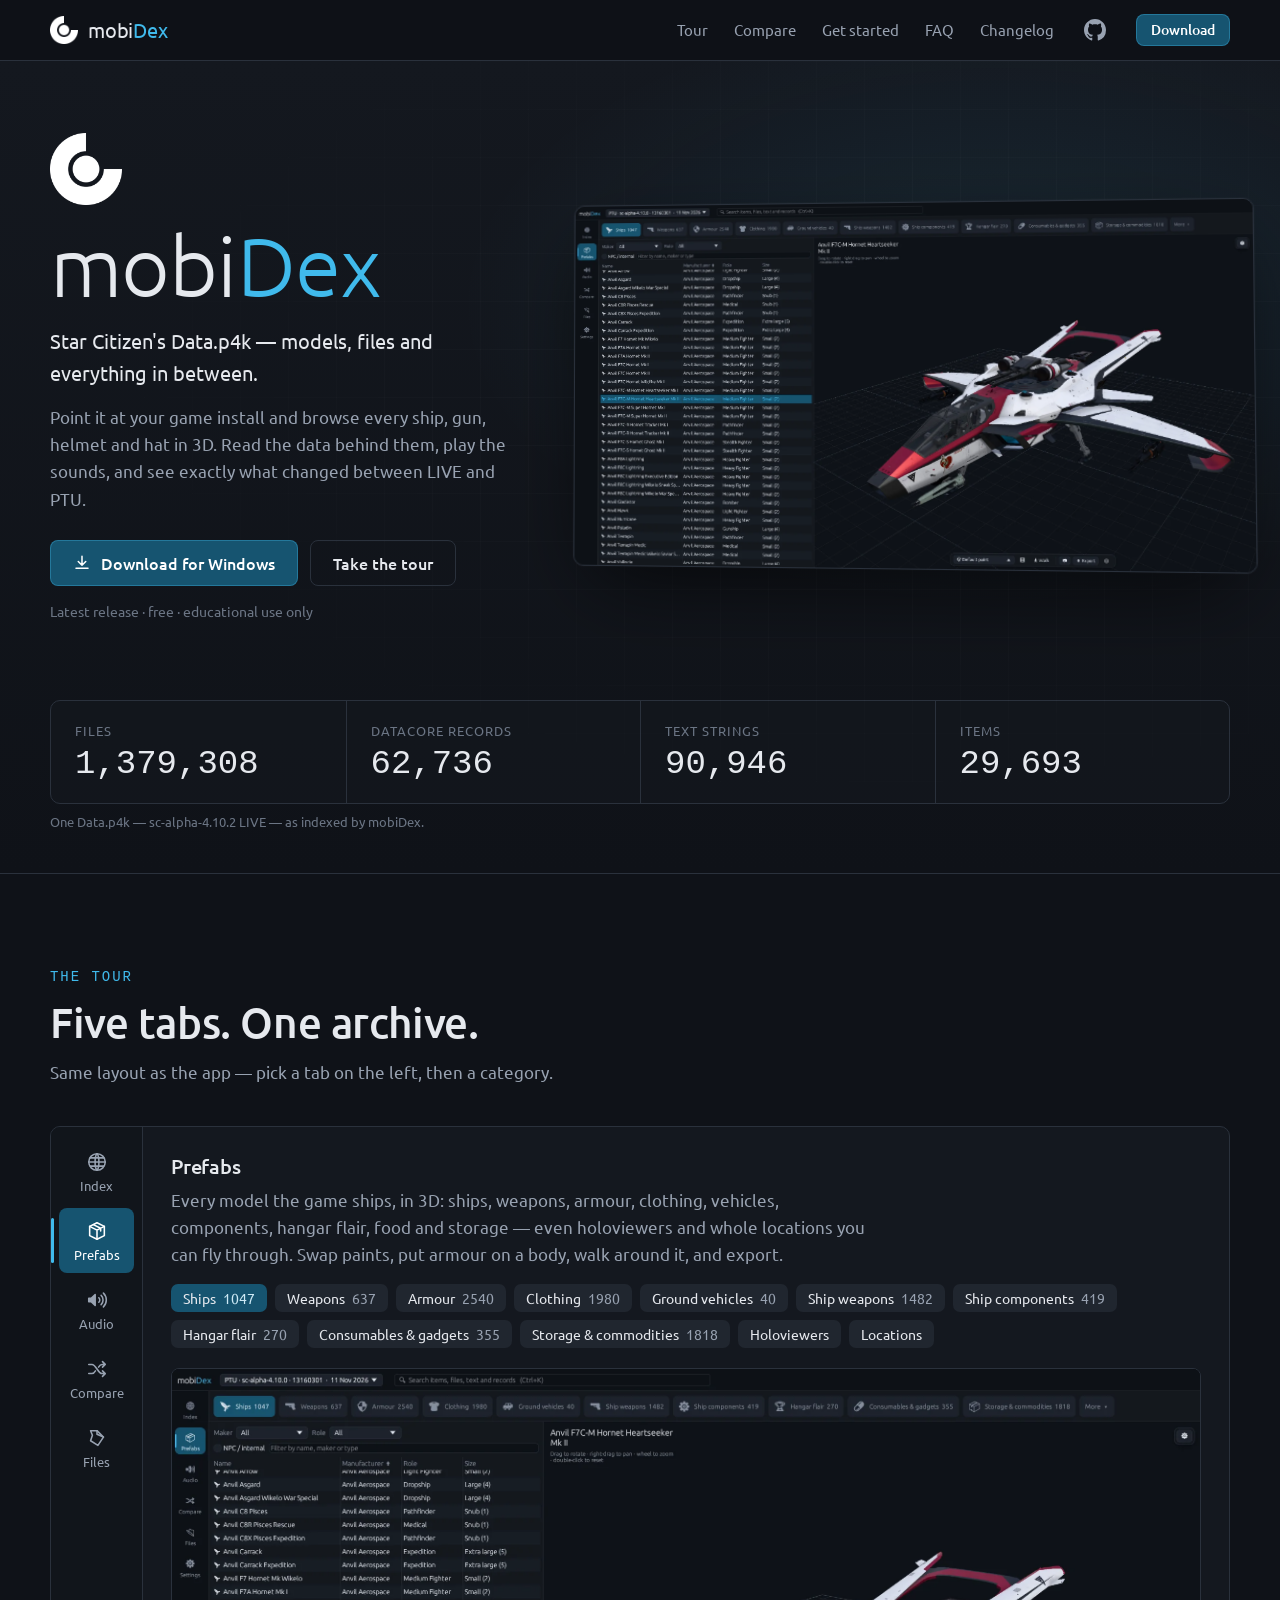
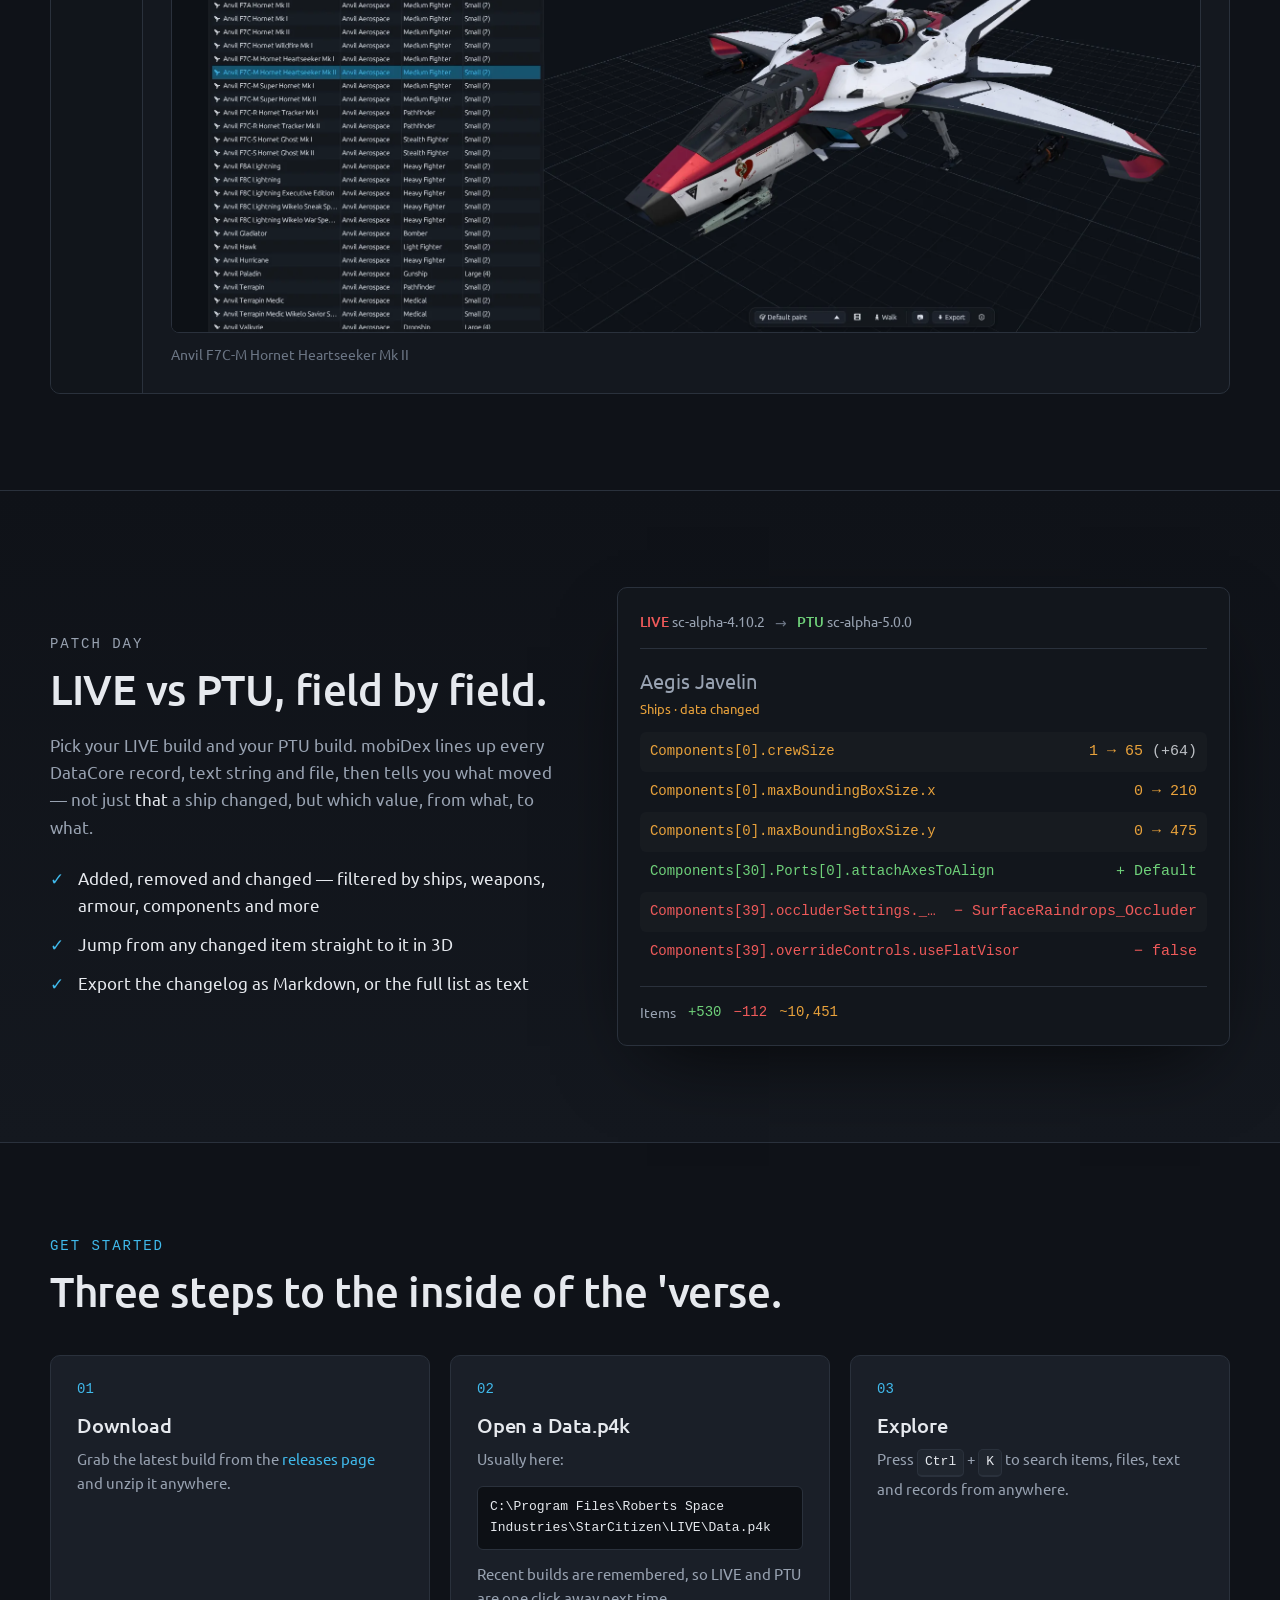
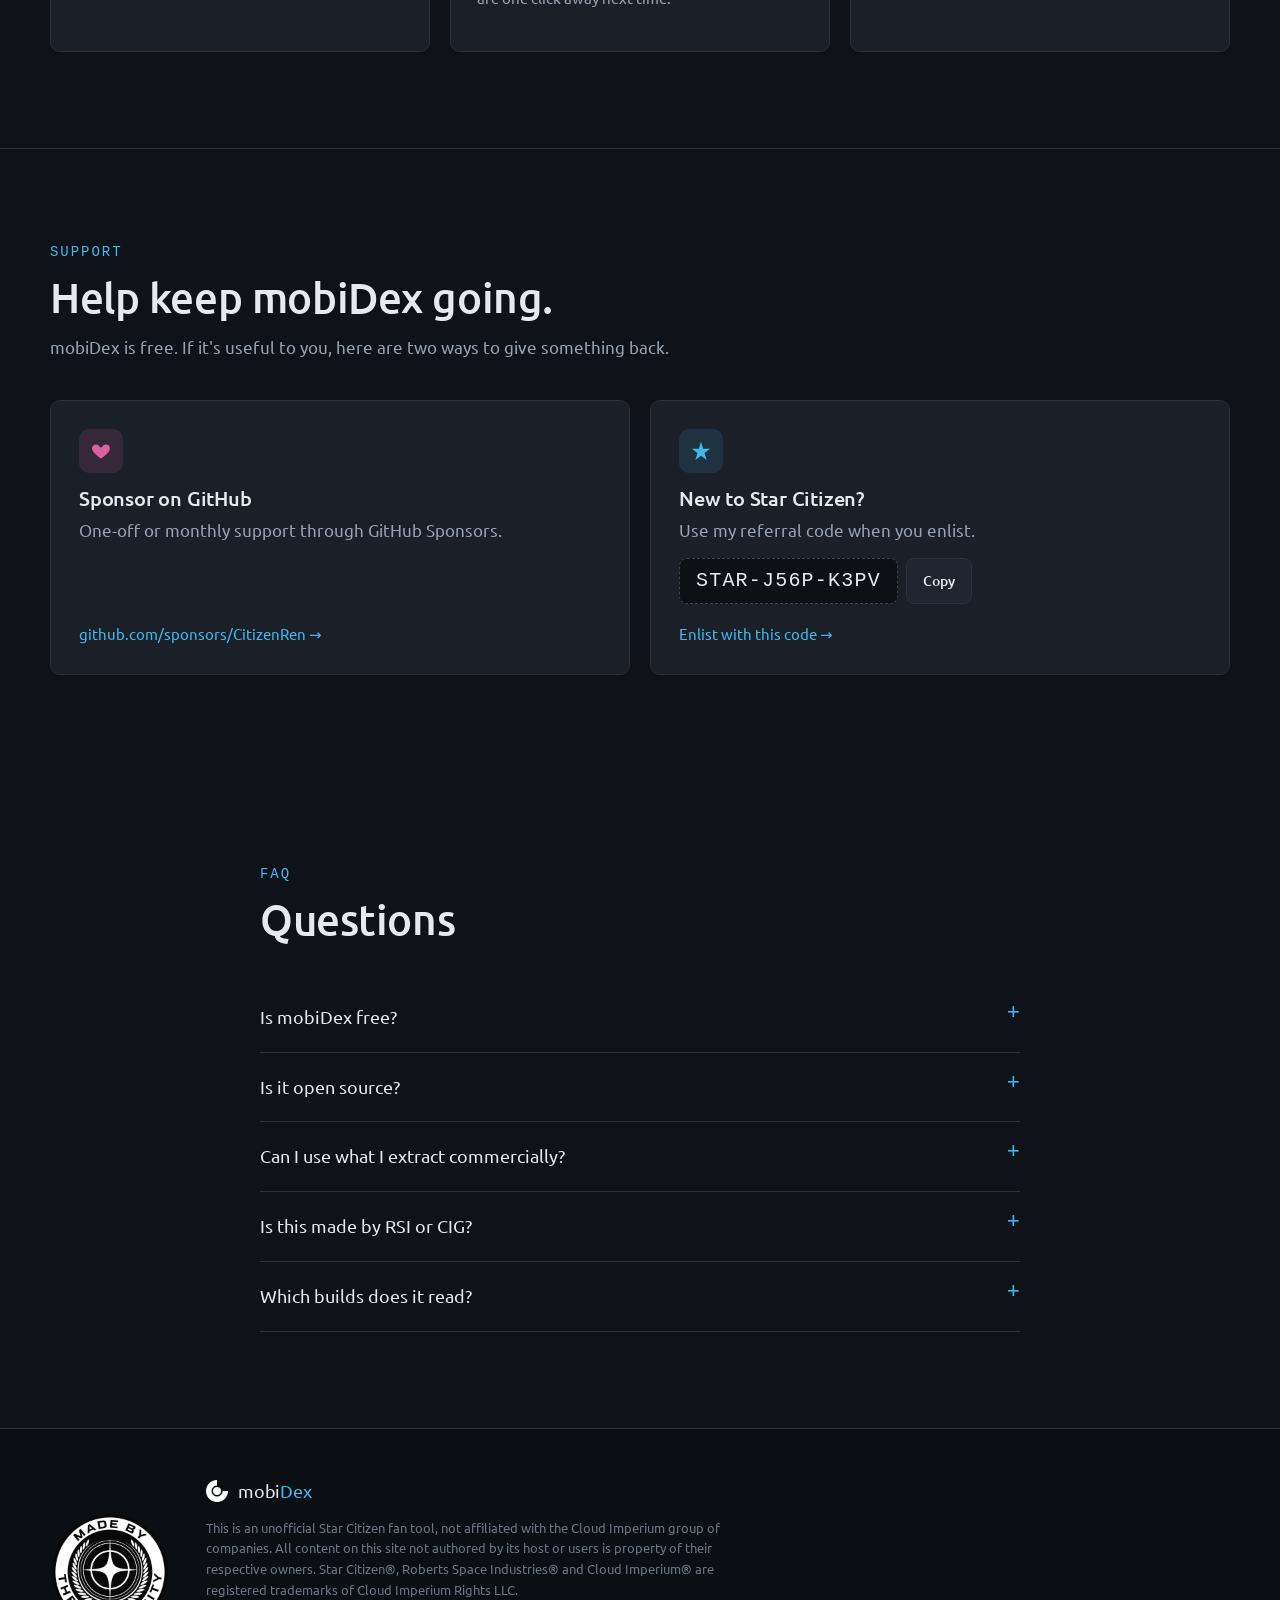
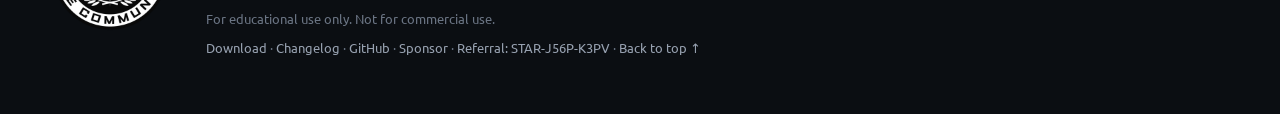
==== commit ee5e83d0: "Update screenshots for new app layout, refresh Tour tabs and icons, remove getting-started image Co-" ====
--- a/index.html
+++ b/index.html
@@ -63,7 +63,7 @@
       </div>
 
       <figure class="window hero-shot">
-        <img src="assets/img/shots/models-ships.webp" alt="mobiDex Models tab showing the Anvil F7C-M Hornet Heartseeker Mk II rendered in 3D next to the ship list" width="1822" height="1054" fetchpriority="high">
+        <img src="assets/img/shots/prefabs-ships.webp" alt="mobiDex Prefabs tab showing the Anvil F7C-M Hornet Heartseeker Mk II rendered in 3D next to the ship list" width="2146" height="1175" fetchpriority="high">
       </figure>
     </div>
 
@@ -84,54 +84,67 @@
       <header class="sec-head">
         <p class="kicker">The tour</p>
         <h2>Five tabs. One archive.</h2>
-        <p>Same layout as the app — pick a tab on the left.</p>
+        <p>Same layout as the app — pick a tab on the left, then a category.</p>
       </header>
 
       <div class="app" data-tour>
         <div class="app-side" role="tablist" aria-label="mobiDex tabs" aria-orientation="vertical">
-          <button role="tab" aria-selected="true" data-tab="models" id="tab-models">
-            <svg viewBox="0 0 24 24" aria-hidden="true"><path d="M3 12 21 4l-6 17-3-7-9-2Z"/></svg>Models</button>
           <button role="tab" aria-selected="false" data-tab="index" id="tab-index">
-            <svg viewBox="0 0 24 24" aria-hidden="true"><circle cx="12" cy="12" r="8"/><path d="M4 12h16M12 4c3 3 3 13 0 16M12 4c-3 3-3 13 0 16"/></svg>Index</button>
+            <svg viewBox="0 0 24 24" aria-hidden="true"><circle cx="12" cy="12" r="9"/><path d="M3 12h18M12 3c2.8 2.6 2.8 15.4 0 18M12 3c-2.8 2.6-2.8 15.4 0 18M4.6 7.5h14.8M4.6 16.5h14.8"/></svg>Index</button>
+          <button role="tab" aria-selected="true" data-tab="prefabs" id="tab-prefabs">
+            <svg viewBox="0 0 24 24" aria-hidden="true"><path d="M12 3 4 7v10l8 4 8-4V7l-8-4Z"/><path d="m4 7 8 4 8-4M12 11v10M8 5l8 4v3"/></svg>Prefabs</button>
           <button role="tab" aria-selected="false" data-tab="audio" id="tab-audio">
-            <svg viewBox="0 0 24 24" aria-hidden="true"><path d="M4 9v6h4l5 4V5L8 9H4Zm12 0a4 4 0 0 1 0 6m2-9a8 8 0 0 1 0 12"/></svg>Audio</button>
+            <svg viewBox="0 0 24 24" aria-hidden="true"><path d="M3 10v4h3l4 4V6l-4 4H3Z" class="fill"/><path d="M14 9.5a3.5 3.5 0 0 1 0 5M16.5 7a7 7 0 0 1 0 10M19 4.5a10.5 10.5 0 0 1 0 15"/></svg>Audio</button>
           <button role="tab" aria-selected="false" data-tab="compare" id="tab-compare">
-            <svg viewBox="0 0 24 24" aria-hidden="true"><path d="M4 7h12l-3-3m3 3-3 3M20 17H8l3-3m-3 3 3 3"/></svg>Compare</button>
+            <svg viewBox="0 0 24 24" aria-hidden="true"><path d="M3 7h3.5c4.5 0 6.5 10 11 10H21M3 17h3.5c1.6 0 2.8-1.3 3.8-3M21 7h-3.5c-1.6 0-2.8 1.3-3.8 3M18 4l3 3-3 3M18 14l3 3-3 3"/></svg>Compare</button>
           <button role="tab" aria-selected="false" data-tab="files" id="tab-files">
-            <svg viewBox="0 0 24 24" aria-hidden="true"><path d="M6 3h8l4 4v14H6V3Zm8 0v4h4"/></svg>Files</button>
+            <svg viewBox="0 0 24 24" aria-hidden="true"><path d="M5 4h7l7 7-6 9-8-5 2-6-2-5Z"/><path d="M12 4v4l7 3"/></svg>Files</button>
         </div>
 
         <div class="app-main">
-          <!-- MODELS -->
-          <div class="panel" role="tabpanel" data-panel="models" aria-labelledby="tab-models">
-            <div class="panel-copy">
-              <h3>Models</h3>
-              <p>Ships, weapons, armour, clothing and ground vehicles, rendered in full PBR. Drag to rotate, right-drag to pan, wheel to zoom. Swap paints, put armour on a body, walk around it, and export.</p>
-            </div>
-            <div class="chips" role="group" aria-label="Model category">
-              <button class="chip is-on" data-shot="models-ships" data-cap="Anvil F7C-M Hornet Heartseeker Mk II">Ships <span>1099</span></button>
-              <button class="chip" data-shot="models-weapons" data-cap="Klaus &amp; Werner Arclight Pistol">Weapons <span>590</span></button>
-              <button class="chip" data-shot="models-armour" data-cap="Arden-SL Helmet Archangel, on body">Armour <span>2524</span></button>
-              <button class="chip" data-shot="models-clothing" data-cap="Jacopo Tophat, on body">Clothing <span>1977</span></button>
-              <button class="chip" data-shot="models-vehicles" data-cap="Greycat UTV">Ground vehicles <span>40</span></button>
-            </div>
-          </div>
-
-          <!-- INDEX -->
           <div class="panel" role="tabpanel" data-panel="index" aria-labelledby="tab-index" hidden>
             <div class="panel-copy">
               <h3>Index</h3>
-              <p>The game data, formatted for people. Stats, descriptions, where to buy, paints and variants for ships and weapons — plus blueprints with their craft costs, and Wikelo contracts with what they ask for and what they pay out.</p>
+              <p>The game data, formatted for people. Ships, weapons, armour, clothing, components, paints and blueprints with stats, descriptions and variants beside a 3D preview — plus Wikelo, missions, contracts and rewards with what they ask for and what they pay out.</p>
             </div>
             <div class="chips" role="group" aria-label="Index category">
-              <button class="chip is-on" data-shot="index-ships" data-cap="Aegis Idris-M — frigate stats, cargo, paints">Ships &amp; vehicles</button>
-              <button class="chip" data-shot="index-weapons" data-cap="Hedeby Gunworks Arlington Rifle">Weapons</button>
-              <button class="chip" data-shot="index-blueprints" data-cap="Calico Helmet Tactical blueprint">Blueprints</button>
-              <button class="chip" data-shot="index-wikelo" data-cap="Wikelo contract: Pulse Plus">Wikelo</button>
-            </div>
-          </div>
-
-          <!-- AUDIO -->
+              <button class="chip is-on" data-shot="index-ships" data-cap="Aegis Avenger Stalker">Ships &amp; vehicles</button>
+              <button class="chip" data-shot="index-weapons" data-cap="Kastak Arms Coda Pistol">Weapons</button>
+              <button class="chip" data-shot="index-armour" data-cap="Virgil Sangar Helmet">Armour</button>
+              <button class="chip" data-shot="index-clothing" data-cap="Second Tevarin War Service Jacket">Clothing</button>
+              <button class="chip" data-shot="index-ship-weapons" data-cap="Apocalypse Arms Predator Scattergun Sharkmouth Edition">Ship weapons</button>
+              <button class="chip" data-shot="index-comps" data-cap="Yorm Jaghte">Ship components</button>
+              <button class="chip" data-shot="index-paints" data-cap="Carrack Citizens for Prosperity Garnet Livery">Paints</button>
+              <button class="chip" data-shot="index-blueprints" data-cap="BR-2 “Purgatory Camo” Shotgun blueprint">Blueprints</button>
+              <button class="chip" data-shot="index-wikelo" data-cap="Wikelo contract: Armor with Vanduul">Wikelo</button>
+              <button class="chip" data-shot="index-all-items" data-cap="Apocalypse Arms Vendetta HMG">All items</button>
+              <button class="chip" data-shot="index-missions" data-cap="Bounty assignment from Northrock Service Group">Missions</button>
+              <button class="chip" data-shot="index-contracts" data-cap="Ambush Op contract">Contracts</button>
+              <button class="chip" data-shot="index-rewards" data-cap="Alliance Aid: Collect Manufacturing Resource — rewards">Rewards</button>
+            </div>
+          </div>
+
+          <div class="panel" role="tabpanel" data-panel="prefabs" aria-labelledby="tab-prefabs">
+            <div class="panel-copy">
+              <h3>Prefabs</h3>
+              <p>Every model the game ships, in 3D: ships, weapons, armour, clothing, vehicles, components, hangar flair, food and storage — even holoviewers and whole locations you can fly through. Swap paints, put armour on a body, walk around it, and export.</p>
+            </div>
+            <div class="chips" role="group" aria-label="Prefab category">
+              <button class="chip is-on" data-shot="prefabs-ships" data-cap="Anvil F7C-M Hornet Heartseeker Mk II">Ships <span>1047</span></button>
+              <button class="chip" data-shot="prefabs-weapons" data-cap="BR-2 Shotgun">Weapons <span>637</span></button>
+              <button class="chip" data-shot="prefabs-armour" data-cap="Aves Talon Arms, on body">Armour <span>2540</span></button>
+              <button class="chip" data-shot="prefabs-clothing" data-cap="Ajax Security Uniform Pants, on body">Clothing <span>1980</span></button>
+              <button class="chip" data-shot="prefabs-ground-vehicles" data-cap="Greycat UTV">Ground vehicles <span>40</span></button>
+              <button class="chip" data-shot="prefabs-ship-weapons" data-cap="Omnisky XV Cannon">Ship weapons <span>1482</span></button>
+              <button class="chip" data-shot="prefabs-comps" data-cap="StarBurn">Ship components <span>419</span></button>
+              <button class="chip" data-shot="prefabs-flair" data-cap="Aegis Idris-M Model">Hangar flair <span>270</span></button>
+              <button class="chip" data-shot="prefabs-food" data-cap="Cheese and Tomato Pizza">Consumables &amp; gadgets <span>355</span></button>
+              <button class="chip" data-shot="prefabs-storage" data-cap="Stor*All 1 SCU storage container">Storage &amp; commodities <span>1818</span></button>
+              <button class="chip" data-shot="prefabs-holoviewer" data-cap="Ship holoviewer">Holoviewers</button>
+              <button class="chip" data-shot="prefabs-locations" data-cap="Fly through a location — drag to look, WASD to move">Locations</button>
+            </div>
+          </div>
+
           <div class="panel" role="tabpanel" data-panel="audio" aria-labelledby="tab-audio" hidden>
             <div class="panel-copy">
               <h3>Audio</h3>
@@ -140,27 +153,25 @@
             <div class="chips" hidden><button class="chip is-on" data-shot="audio" data-cap="Fleet Week music on the Drake hall, with waveform">Audio</button></div>
           </div>
 
-          <!-- COMPARE -->
           <div class="panel" role="tabpanel" data-panel="compare" aria-labelledby="tab-compare" hidden>
             <div class="panel-copy">
               <h3>Compare</h3>
-              <p>Open a second Data.p4k and get a full diff: items added, removed and changed, by category, down to the field. Export the changelog as Markdown.</p>
-            </div>
-            <div class="chips" hidden><button class="chip is-on" data-shot="compare" data-cap="LIVE 4.10.2 vs PTU 5.0.0 — Aegis Javelin field diff">Compare</button></div>
-          </div>
-
-          <!-- FILES -->
+              <p>Open a second Data.p4k and get a full diff: items, ships, weapons, components, records, text and files added, removed and changed — down to the field. Export the changelog as Markdown.</p>
+            </div>
+            <div class="chips" hidden><button class="chip is-on" data-shot="compare" data-cap="LIVE 4.10.2 vs PTU 4.10.0 — summary of everything that changed">Compare</button></div>
+          </div>
+
           <div class="panel" role="tabpanel" data-panel="files" aria-labelledby="tab-files" hidden>
             <div class="panel-copy">
               <h3>Files</h3>
-              <p>The raw archive as a folder tree. Preview a file, or extract a whole folder — with XML and PNG conversion as you go.</p>
-            </div>
-            <div class="chips" hidden><button class="chip is-on" data-shot="files" data-cap="Data folder tree">Files</button></div>
+              <p>The raw archive as a folder tree. Preview a file — textures included — or extract a whole folder, with XML and PNG conversion as you go.</p>
+            </div>
+            <div class="chips" hidden><button class="chip is-on" data-shot="files" data-cap="Previewing a texture from the Data folder">Files</button></div>
           </div>
 
           <figure class="stage">
             <button class="stage-btn" type="button" aria-label="Open screenshot full size">
-              <img data-stage src="assets/img/shots/models-ships.webp" alt="Anvil F7C-M Hornet Heartseeker Mk II" width="1822" height="1054" loading="lazy">
+              <img data-stage src="assets/img/shots/prefabs-ships.webp" alt="Anvil F7C-M Hornet Heartseeker Mk II" width="2146" height="1175" loading="lazy">
             </button>
             <figcaption data-stage-cap>Anvil F7C-M Hornet Heartseeker Mk II</figcaption>
           </figure>
@@ -229,9 +240,6 @@
           <p>Press <kbd>Ctrl</kbd> + <kbd>K</kbd> to search items, files, text and records from anywhere.</p>
         </li>
       </ol>
-      <figure class="window start-shot">
-        <img src="assets/img/shots/start.webp" alt="mobiDex start screen with recent LIVE and PTU Data.p4k files and an Open a Data.p4k button" width="1822" height="1054" loading="lazy">
-      </figure>
     </div>
   </section>
 
--- a/assets/css/style.css
+++ b/assets/css/style.css
@@ -149,6 +149,7 @@
   position: relative;
 }
 .app-side button svg { width: 22px; height: 22px; fill: none; stroke: currentColor; stroke-width: 1.7; stroke-linejoin: round; stroke-linecap: round; }
+.app-side button svg .fill { fill: currentColor; }
 .app-side button:hover { color: var(--text); background: var(--panel); }
 .app-side button[aria-selected="true"] { background: var(--accent-deep); color: #fff; }
 .app-side button[aria-selected="true"]::before { content: ""; position: absolute; left: -8px; top: 10px; bottom: 10px; width: 3px; border-radius: 2px; background: var(--accent); }
@@ -170,7 +171,7 @@
 
 .stage { margin: 0; }
 .stage-btn { display: block; width: 100%; padding: 0; border: 1px solid var(--line); border-radius: 8px; overflow: hidden; background: #0d1015; cursor: zoom-in; }
-.stage img { width: 100%; height: auto; aspect-ratio: 1822 / 1054; transition: opacity .2s; }
+.stage img { width: 100%; height: auto; aspect-ratio: 2146 / 1175; object-fit: contain; background: #0d1015; transition: opacity .2s; }
 .stage img.is-loading { opacity: .35; }
 .stage figcaption { color: var(--dim); font-size: 14px; margin-top: 10px; }
 
@@ -205,14 +206,13 @@
 .diff-foot b { font-weight: 500; font-family: var(--mono); }
 
 /* Get started */
-.steps { list-style: none; padding: 0; margin: 0 0 48px; display: grid; grid-template-columns: repeat(3, 1fr); gap: 20px; }
+.steps { list-style: none; padding: 0; margin: 0; display: grid; grid-template-columns: repeat(3, 1fr); gap: 20px; }
 .steps li { background: var(--panel); border: 1px solid var(--line); border-radius: var(--radius); padding: 26px; min-width: 0; }
 .steps .n { font: 400 14px/1 var(--mono); color: var(--accent); display: block; margin-bottom: 18px; }
 .steps h3 { margin-bottom: 10px; }
 .steps p { color: var(--muted); font-size: 15px; }
 .path { display: block; font-size: 13px; padding: 10px 12px; margin: 0 0 12px; background: #0d1015; border: 1px solid var(--line); border-radius: 6px; color: var(--text); overflow-wrap: anywhere; }
 kbd { display: inline-block; padding: 2px 7px; border: 1px solid var(--line); border-bottom-width: 2px; border-radius: 5px; background: var(--panel-2); color: var(--text); font-size: 13px; }
-.start-shot { max-width: 900px; margin-inline: auto; }
 
 /* FAQ */
 .faq details { border-bottom: 1px solid var(--line); }
